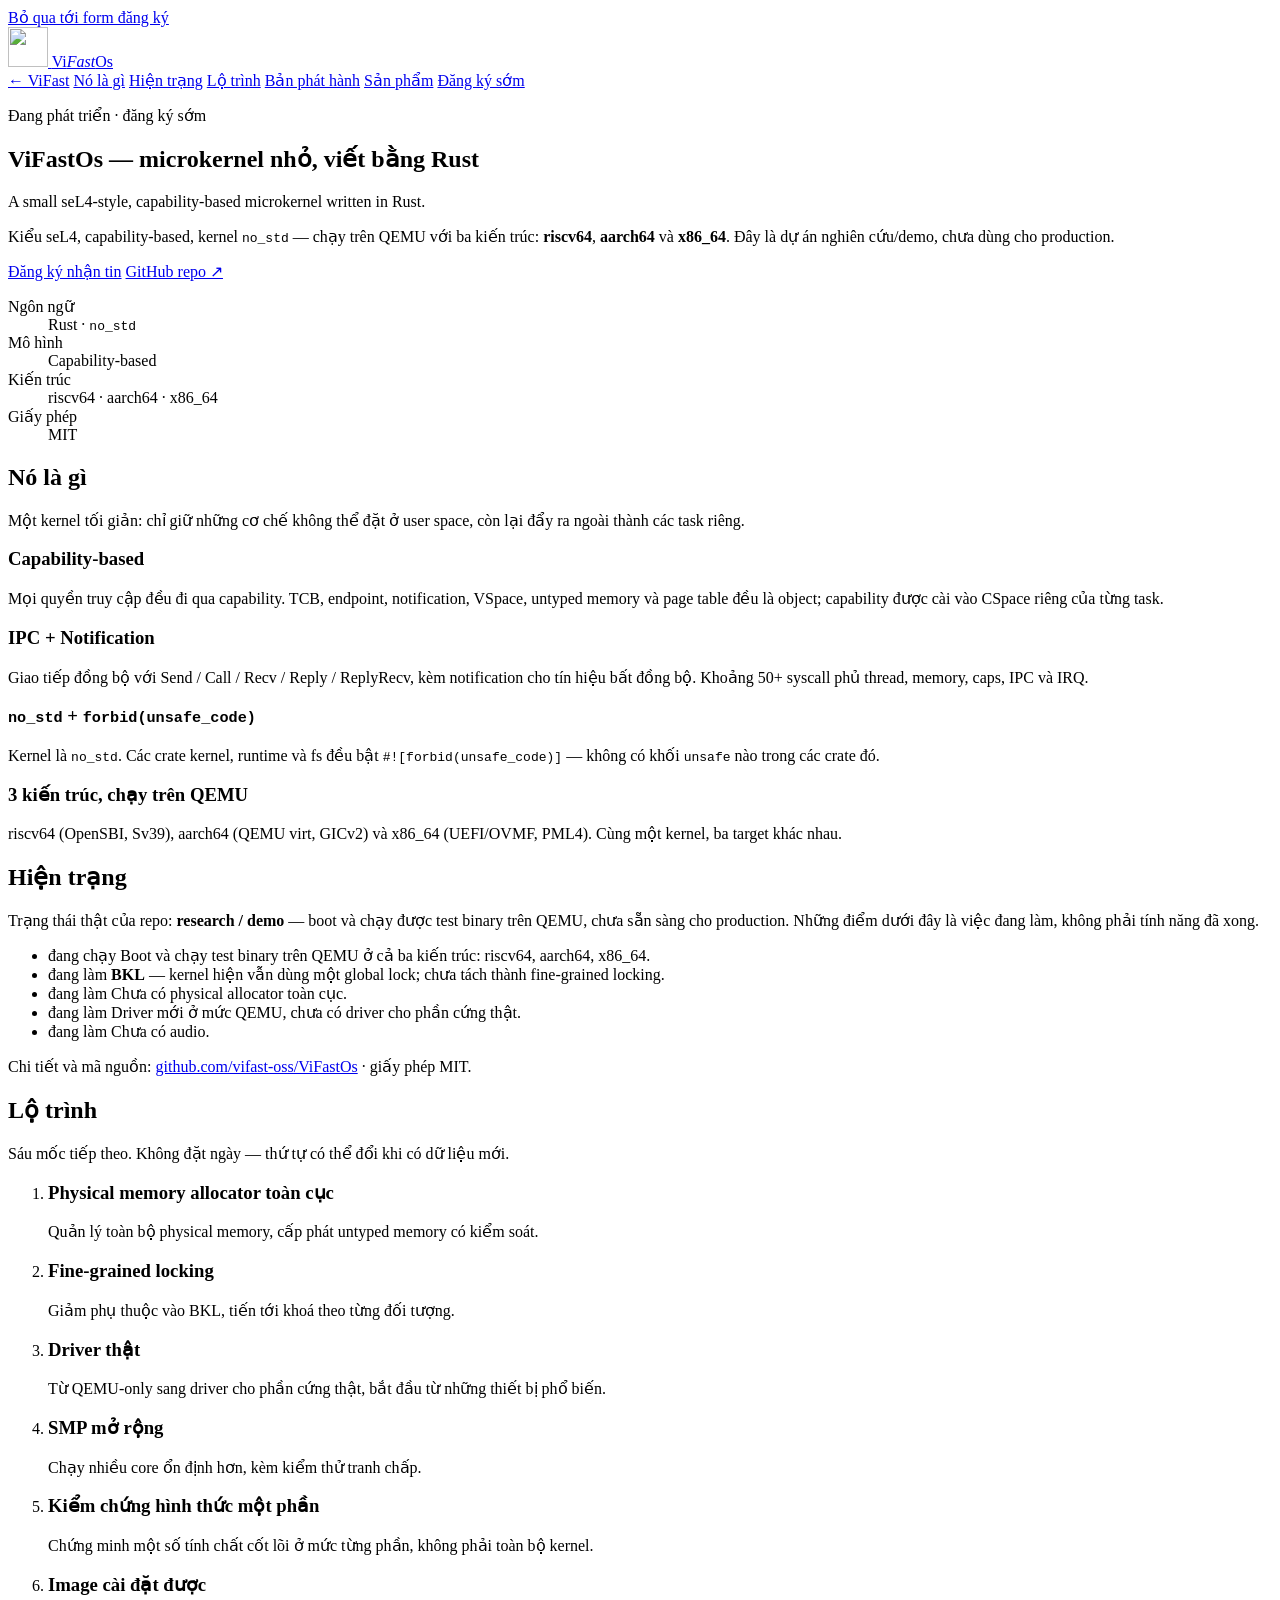
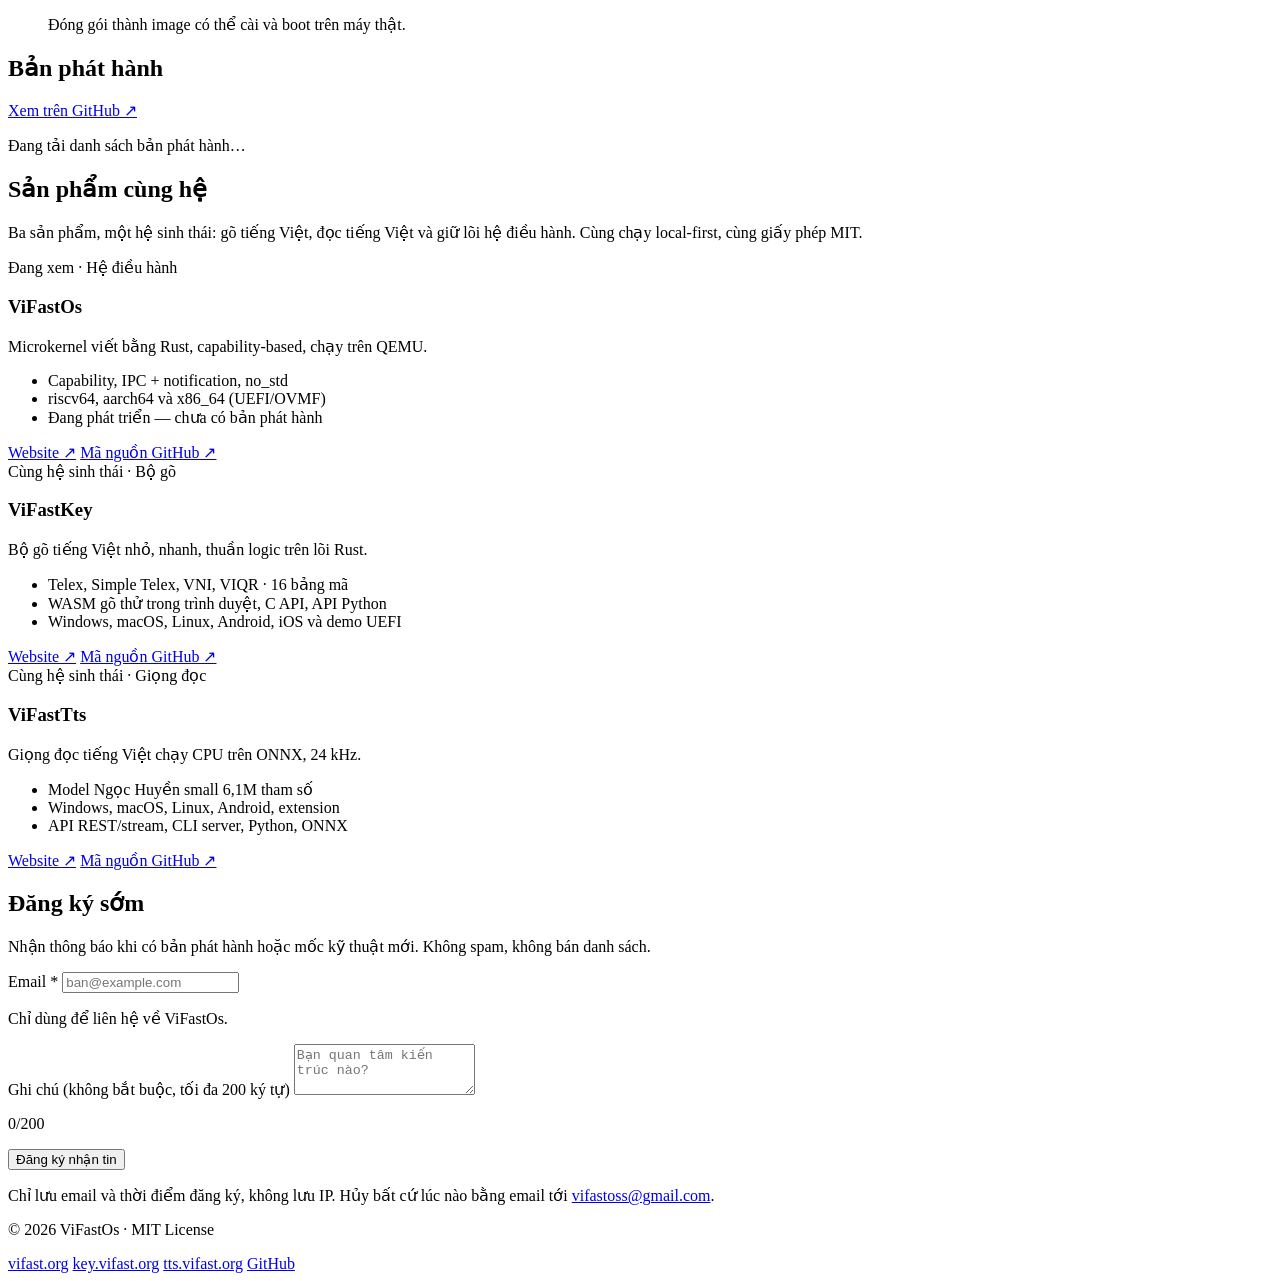
==== deploy/vifastos_web/static/index.html @ c1421f8c "seo: anh OG 1200x630 rieng cho os.vifast.org + meta day du" ====
<!DOCTYPE html>
<html lang="vi">
<head>
  <meta charset="utf-8">
  <meta name="viewport" content="width=device-width, initial-scale=1">
  <title>ViFastOs — microkernel nhỏ, viết bằng Rust</title>
  <meta name="description" content="ViFastOs là microkernel kiểu seL4, capability-based, viết bằng Rust (no_std). Chạy trên QEMU với riscv64, aarch64 và x86_64. Đang ở giai đoạn nghiên cứu/demo.">
  <meta name="color-scheme" content="light">
  <meta property="og:title" content="ViFastOs — microkernel nhỏ, viết bằng Rust">
  <meta property="og:description" content="seL4-style, capability-based, no_std. Chạy trên QEMU với riscv64 / aarch64 / x86_64.">
  <meta property="og:type" content="website">
  <link rel="icon" href="/static/brand/vifastos-icon.svg" type="image/svg+xml">
  <link rel="icon" type="image/png" sizes="32x32" href="/static/brand/vifastos-icon-32.png">
  <link rel="icon" type="image/png" sizes="16x16" href="/static/brand/vifastos-icon-16.png">
  <link rel="apple-touch-icon" href="/static/brand/vifastos-icon-180.png">
  <link rel="manifest" href="/static/brand/site.webmanifest">
  <meta property="og:site_name" content="ViFastOs">
  <meta property="og:url" content="https://os.vifast.org/">
  <meta property="og:image" content="https://os.vifast.org/static/brand/og-1200.png">
  <meta property="og:image:type" content="image/png">
  <meta property="og:image:width" content="1200">
  <meta property="og:image:height" content="630">
  <meta property="og:image:alt" content="ViFastOs — microkernel viết bằng Rust, capability-based">
  <meta name="twitter:card" content="summary_large_image">
  <meta name="twitter:title" content="ViFastOs — microkernel nhỏ, viết bằng Rust">
  <meta name="twitter:description" content="seL4-style, capability-based, no_std. Chạy trên QEMU với riscv64 / aarch64 / x86_64.">
  <meta name="twitter:image" content="https://os.vifast.org/static/brand/og-1200.png">
  <link rel="stylesheet" href="/static/styles.css">
</head>
<body>
  <div class="topline" aria-hidden="true"></div>
  <a class="skip-link" href="#dang-ky">Bỏ qua tới form đăng ký</a>

  <header class="site-header">
    <div class="wrap header-inner">
      <a class="brand" href="/">
        <img class="brand-mark" src="/static/brand/vifastos-icon.svg" alt="" width="40" height="40">
        <span class="brand-word"><span class="red">Vi</span><em>Fast</em><span class="red">Os</span></span>
      </a>
      <nav class="site-nav" aria-label="Điều hướng chính">
      <a class="nav-home" href="https://vifast.org" title="Về vifast.org">← ViFast</a>
        <a href="#la-gi">Nó là gì</a>
        <a href="#hien-trang">Hiện trạng</a>
        <a href="#lo-trinh">Lộ trình</a>
        <a href="#ban-phat-hanh">Bản phát hành</a>
        <a href="#san-pham">Sản phẩm</a>
        <a class="nav-cta" href="#dang-ky">Đăng ký sớm</a>
      </nav>
    </div>
  </header>

  <main id="top">
    <!-- 1. Hero -->
    <section class="hero">
      <div class="wrap hero-inner">
        <p class="badge">Đang phát triển · đăng ký sớm</p>
        <h1>ViFastOs — microkernel nhỏ, viết bằng Rust</h1>
        <p class="hero-en">A small seL4-style, capability-based microkernel written in Rust.</p>
        <p class="hero-lead">
          Kiểu seL4, capability-based, kernel <code>no_std</code> — chạy trên QEMU
          với ba kiến trúc: <strong>riscv64</strong>, <strong>aarch64</strong> và
          <strong>x86_64</strong>. Đây là dự án nghiên cứu/demo, chưa dùng cho
          production.
        </p>
        <div class="hero-actions">
          <a class="btn btn-primary" href="#dang-ky">Đăng ký nhận tin</a>
          <a class="btn btn-secondary" href="https://github.com/vifast-oss/ViFastOs"
             target="_blank" rel="noopener noreferrer">GitHub repo ↗</a>
        </div>
        <dl class="hero-facts">
          <div><dt>Ngôn ngữ</dt><dd>Rust · <code>no_std</code></dd></div>
          <div><dt>Mô hình</dt><dd>Capability-based</dd></div>
          <div><dt>Kiến trúc</dt><dd>riscv64 · aarch64 · x86_64</dd></div>
          <div><dt>Giấy phép</dt><dd>MIT</dd></div>
        </dl>
      </div>
    </section>

    <!-- 2. Nó là gì -->
    <section class="section" id="la-gi">
      <div class="wrap">
        <h2>Nó là gì</h2>
        <p class="section-lead">
          Một kernel tối giản: chỉ giữ những cơ chế không thể đặt ở user space,
          còn lại đẩy ra ngoài thành các task riêng.
        </p>
        <div class="cards">
          <article class="card">
            <h3>Capability-based</h3>
            <p>
              Mọi quyền truy cập đều đi qua capability. TCB, endpoint, notification,
              VSpace, untyped memory và page table đều là object; capability được
              cài vào CSpace riêng của từng task.
            </p>
          </article>
          <article class="card">
            <h3>IPC + Notification</h3>
            <p>
              Giao tiếp đồng bộ với Send / Call / Recv / Reply / ReplyRecv, kèm
              notification cho tín hiệu bất đồng bộ. Khoảng 50+ syscall phủ thread,
              memory, caps, IPC và IRQ.
            </p>
          </article>
          <article class="card">
            <h3><code>no_std</code> + <code>forbid(unsafe_code)</code></h3>
            <p>
              Kernel là <code>no_std</code>. Các crate kernel, runtime và fs đều bật
              <code>#![forbid(unsafe_code)]</code> — không có khối <code>unsafe</code>
              nào trong các crate đó.
            </p>
          </article>
          <article class="card">
            <h3>3 kiến trúc, chạy trên QEMU</h3>
            <p>
              riscv64 (OpenSBI, Sv39), aarch64 (QEMU virt, GICv2) và x86_64
              (UEFI/OVMF, PML4). Cùng một kernel, ba target khác nhau.
            </p>
          </article>
        </div>
      </div>
    </section>

    <!-- 3. Hiện trạng -->
    <section class="section section-alt" id="hien-trang">
      <div class="wrap">
        <h2>Hiện trạng</h2>
        <p class="section-lead">
          Trạng thái thật của repo: <strong>research / demo</strong> — boot và chạy
          được test binary trên QEMU, chưa sẵn sàng cho production. Những điểm dưới
          đây là việc đang làm, không phải tính năng đã xong.
        </p>
        <ul class="status-list">
          <li>
            <span class="status-tag status-done">đang chạy</span>
            Boot và chạy test binary trên QEMU ở cả ba kiến trúc: riscv64, aarch64, x86_64.
          </li>
          <li>
            <span class="status-tag status-wip">đang làm</span>
            <strong>BKL</strong> — kernel hiện vẫn dùng một global lock; chưa tách
            thành fine-grained locking.
          </li>
          <li>
            <span class="status-tag status-wip">đang làm</span>
            Chưa có physical allocator toàn cục.
          </li>
          <li>
            <span class="status-tag status-wip">đang làm</span>
            Driver mới ở mức QEMU, chưa có driver cho phần cứng thật.
          </li>
          <li>
            <span class="status-tag status-wip">đang làm</span>
            Chưa có audio.
          </li>
        </ul>
        <p class="note-inline">
          Chi tiết và mã nguồn:
          <a href="https://github.com/vifast-oss/ViFastOs" target="_blank"
             rel="noopener noreferrer">github.com/vifast-oss/ViFastOs</a>
          · giấy phép MIT.
        </p>
      </div>
    </section>

    <!-- 4. Lộ trình -->
    <section class="section" id="lo-trinh">
      <div class="wrap">
        <h2>Lộ trình</h2>
        <p class="section-lead">
          Sáu mốc tiếp theo. Không đặt ngày — thứ tự có thể đổi khi có dữ liệu mới.
        </p>
        <ol class="timeline">
          <li>
            <h3>Physical memory allocator toàn cục</h3>
            <p>Quản lý toàn bộ physical memory, cấp phát untyped memory có kiểm soát.</p>
          </li>
          <li>
            <h3>Fine-grained locking</h3>
            <p>Giảm phụ thuộc vào BKL, tiến tới khoá theo từng đối tượng.</p>
          </li>
          <li>
            <h3>Driver thật</h3>
            <p>Từ QEMU-only sang driver cho phần cứng thật, bắt đầu từ những thiết bị phổ biến.</p>
          </li>
          <li>
            <h3>SMP mở rộng</h3>
            <p>Chạy nhiều core ổn định hơn, kèm kiểm thử tranh chấp.</p>
          </li>
          <li>
            <h3>Kiểm chứng hình thức một phần</h3>
            <p>Chứng minh một số tính chất cốt lõi ở mức từng phần, không phải toàn bộ kernel.</p>
          </li>
          <li>
            <h3>Image cài đặt được</h3>
            <p>Đóng gói thành image có thể cài và boot trên máy thật.</p>
          </li>
        </ol>
      </div>
    </section>

    <!-- 5. Bản phát hành -->
    <section class="section section-alt" id="ban-phat-hanh">
      <div class="wrap">
        <div class="section-head">
          <h2>Bản phát hành</h2>
          <a class="link-muted" href="https://github.com/vifast-oss/ViFastOs/releases"
             target="_blank" rel="noopener noreferrer">Xem trên GitHub ↗</a>
        </div>
        <div id="releases" class="releases" aria-busy="true">
          <div class="release-skeleton" aria-hidden="true">
            <div class="skel skel-title"></div>
            <div class="skel skel-line"></div>
            <div class="skel skel-line skel-line-short"></div>
          </div>
          <div class="release-skeleton" aria-hidden="true">
            <div class="skel skel-title"></div>
            <div class="skel skel-line"></div>
          </div>
          <p class="sr-only" role="status" aria-live="polite">Đang tải danh sách bản phát hành…</p>
        </div>
      </div>
    </section>

    <!-- 6. Sản phẩm cùng hệ -->
    <section class="section" id="san-pham">
      <div class="wrap">
        <h2>Sản phẩm cùng hệ</h2>
        <p class="section-lead">Ba sản phẩm, một hệ sinh thái: gõ tiếng Việt, đọc tiếng Việt và giữ lõi hệ điều hành. Cùng chạy local-first, cùng giấy phép MIT.</p>
        <div class="prod-grid">
          <article class="prod-card current">
            <span class="prod-tag">Đang xem · Hệ điều hành</span>
            <h3>ViFastOs</h3>
            <p>Microkernel viết bằng Rust, capability-based, chạy trên QEMU.</p>
            <ul>
            <li>Capability, IPC + notification, no_std</li>
            <li>riscv64, aarch64 và x86_64 (UEFI/OVMF)</li>
            <li>Đang phát triển — chưa có bản phát hành</li>
            </ul>
            <div class="prod-actions">
              <a class="prod-btn" href="https://os.vifast.org/" target="_blank" rel="noopener">Website ↗</a>
              <a class="prod-link" href="https://github.com/vifast-oss/ViFastOs" target="_blank" rel="noopener">Mã nguồn GitHub ↗</a>
            </div>
          </article>
          <article class="prod-card">
            <span class="prod-tag">Cùng hệ sinh thái · Bộ gõ</span>
            <h3>ViFastKey</h3>
            <p>Bộ gõ tiếng Việt nhỏ, nhanh, thuần logic trên lõi Rust.</p>
            <ul>
            <li>Telex, Simple Telex, VNI, VIQR · 16 bảng mã</li>
            <li>WASM gõ thử trong trình duyệt, C API, API Python</li>
            <li>Windows, macOS, Linux, Android, iOS và demo UEFI</li>
            </ul>
            <div class="prod-actions">
              <a class="prod-btn" href="https://key.vifast.org/" target="_blank" rel="noopener">Website ↗</a>
              <a class="prod-link" href="https://github.com/vifast-oss/ViFastKey" target="_blank" rel="noopener">Mã nguồn GitHub ↗</a>
            </div>
          </article>
          <article class="prod-card">
            <span class="prod-tag">Cùng hệ sinh thái · Giọng đọc</span>
            <h3>ViFastTts</h3>
            <p>Giọng đọc tiếng Việt chạy CPU trên ONNX, 24 kHz.</p>
            <ul>
            <li>Model Ngọc Huyền small 6,1M tham số</li>
            <li>Windows, macOS, Linux, Android, extension</li>
            <li>API REST/stream, CLI server, Python, ONNX</li>
            </ul>
            <div class="prod-actions">
              <a class="prod-btn" href="https://tts.vifast.org/" target="_blank" rel="noopener">Website ↗</a>
              <a class="prod-link" href="https://github.com/vifast-oss/ViFastTts" target="_blank" rel="noopener">Mã nguồn GitHub ↗</a>
            </div>
          </article>
        </div>
      </div>
    </section>

    <!-- 7. Đăng ký sớm -->
    <section class="section" id="dang-ky">
      <div class="wrap narrow">
        <h2>Đăng ký sớm</h2>
        <p class="section-lead">
          Nhận thông báo khi có bản phát hành hoặc mốc kỹ thuật mới. Không spam,
          không bán danh sách.
        </p>

        <form id="signup-form" class="signup-form" novalidate>
          <div class="field">
            <label for="email">Email <span class="req" aria-hidden="true">*</span></label>
            <input id="email" name="email" type="email" inputmode="email"
                   autocomplete="email" required maxlength="254"
                   aria-describedby="email-hint" placeholder="ban@example.com">
            <p class="hint" id="email-hint">Chỉ dùng để liên hệ về ViFastOs.</p>
          </div>

          <div class="field">
            <label for="note">Ghi chú <span class="optional">(không bắt buộc, tối đa 200 ký tự)</span></label>
            <textarea id="note" name="note" rows="3" maxlength="200"
                      aria-describedby="note-counter" placeholder="Bạn quan tâm kiến trúc nào?"></textarea>
            <p class="hint" id="note-counter"><span id="note-count">0</span>/200</p>
          </div>

          <button class="btn btn-primary btn-block" type="submit" id="submit-btn">
            Đăng ký nhận tin
          </button>

          <p class="form-status" id="form-status" role="status" aria-live="polite"></p>
        </form>

        <p class="stats-line" id="stats-line" hidden>
          Đã có <strong id="stats-total">0</strong> người đăng ký sớm.
        </p>

        <p class="privacy">
          Chỉ lưu email và thời điểm đăng ký, không lưu IP. Hủy bất cứ lúc nào bằng
          email tới <a href="mailto:vifastoss@gmail.com">vifastoss@gmail.com</a>.
        </p>
      </div>
    </section>
  </main>

  <!-- 7. Footer -->
  <footer class="site-footer">
    <div class="wrap footer-inner">
      <p class="footer-copy">© 2026 ViFastOs · MIT License</p>
      <nav class="footer-nav" aria-label="Liên kết">
        <a href="https://vifast.org" target="_blank" rel="noopener noreferrer">vifast.org</a>
        <a href="https://key.vifast.org" target="_blank" rel="noopener noreferrer">key.vifast.org</a>
        <a href="https://tts.vifast.org" target="_blank" rel="noopener noreferrer">tts.vifast.org</a>
        <a href="https://github.com/vifast-oss/ViFastOs" target="_blank" rel="noopener noreferrer">GitHub</a>
      </nav>
    </div>
  </footer>

  <script src="/static/app.js" defer></script>
</body>
</html>
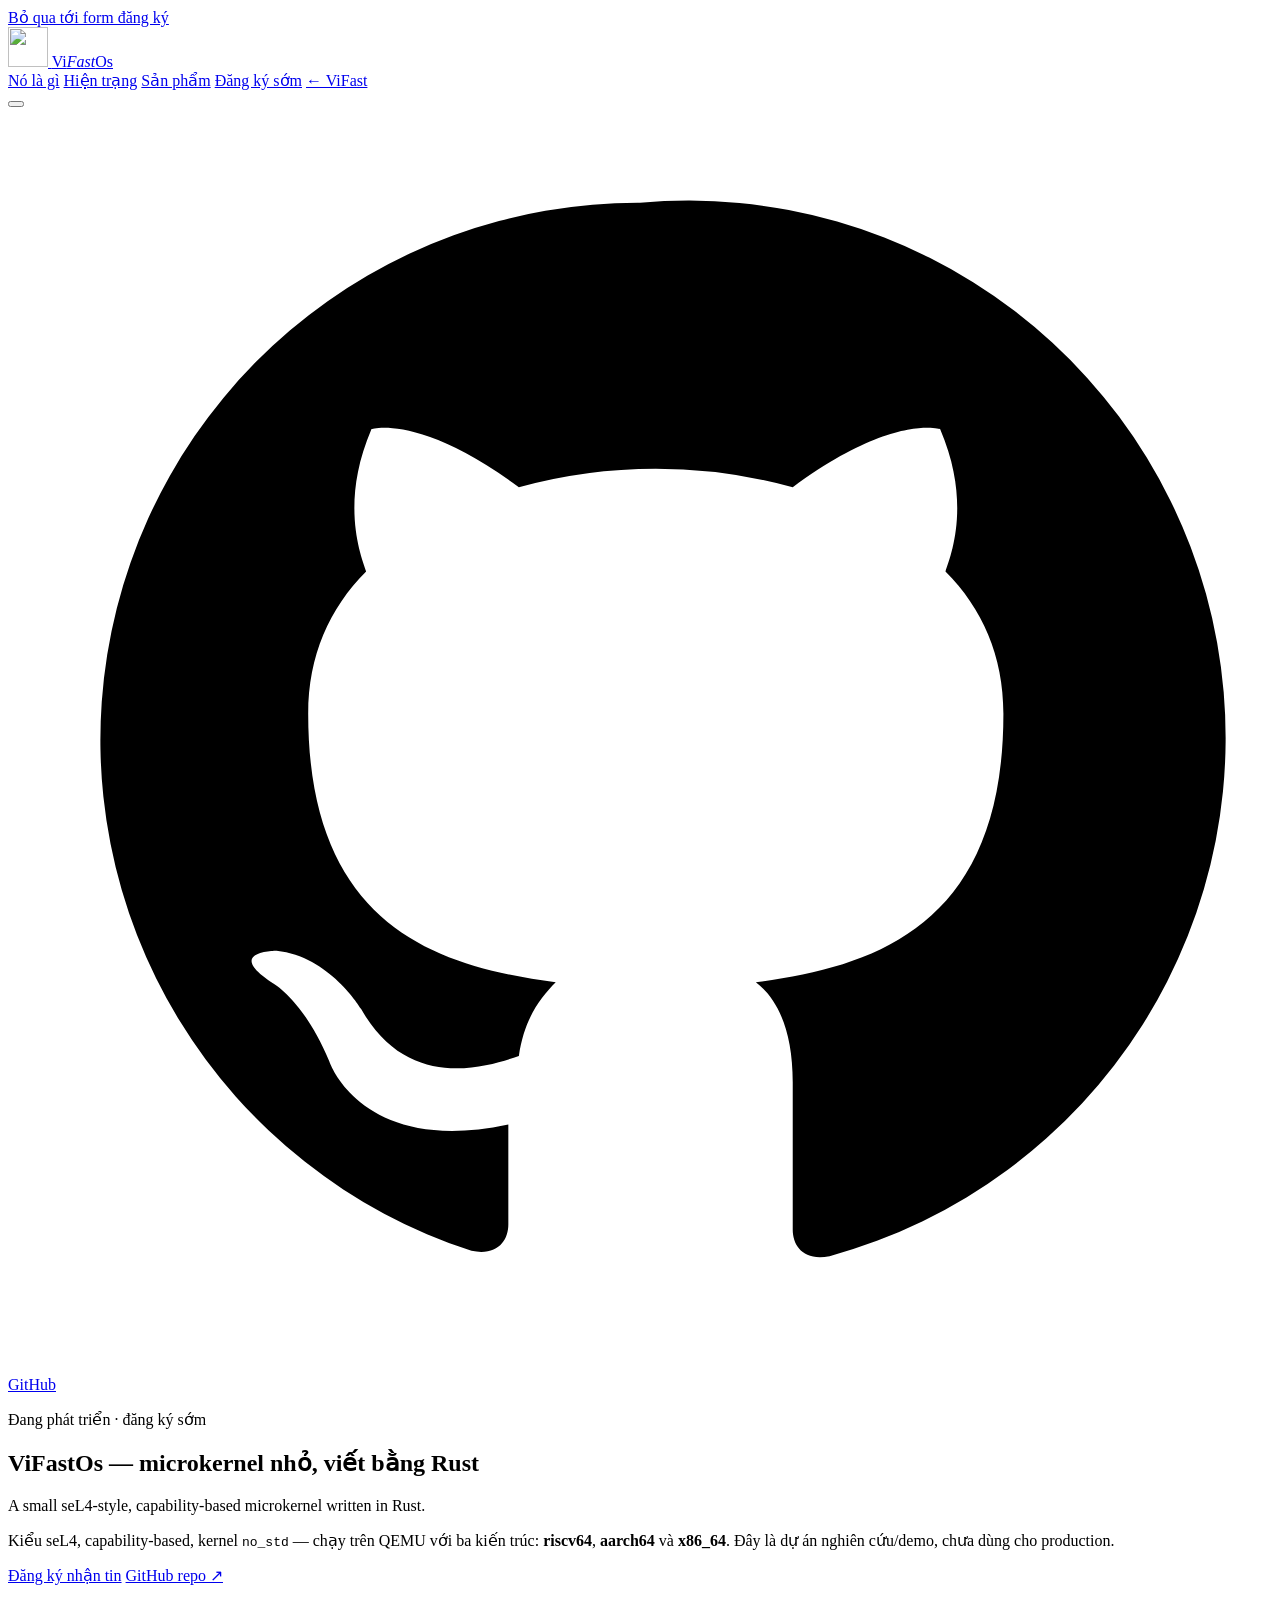
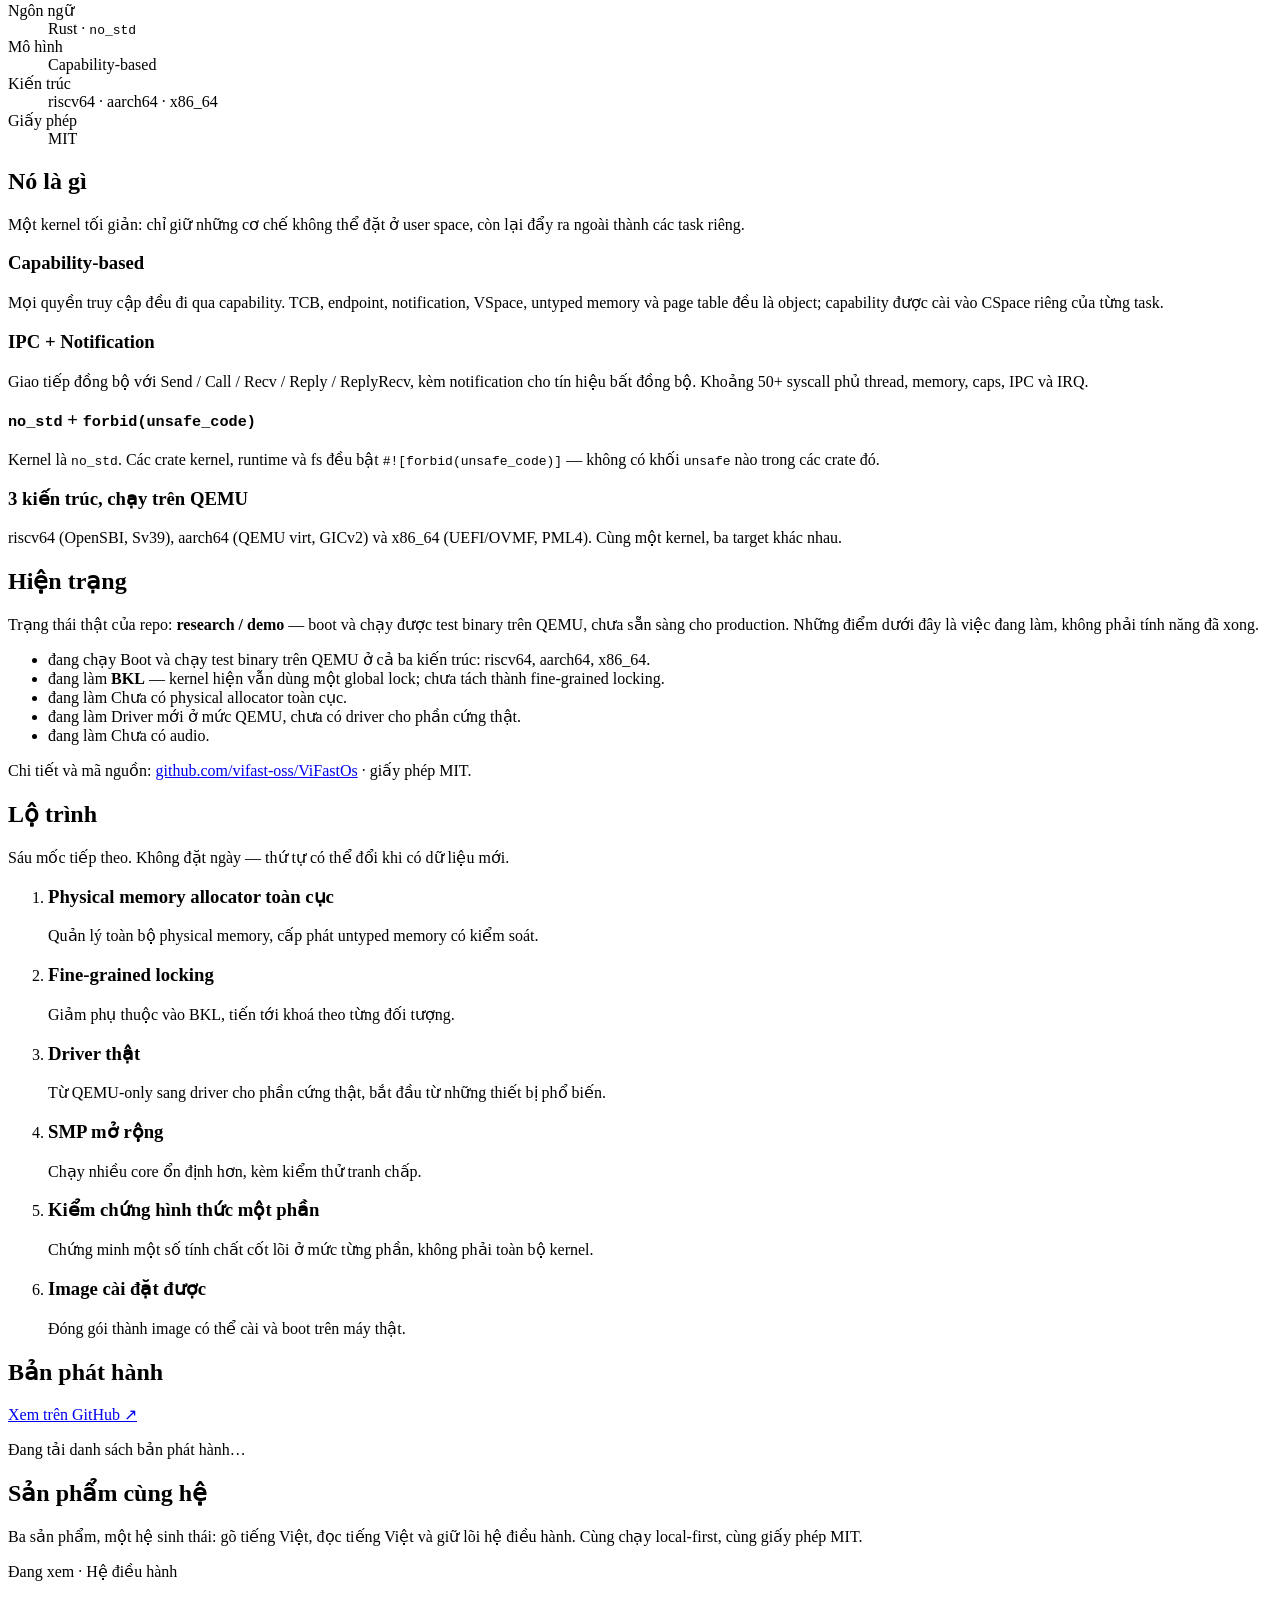
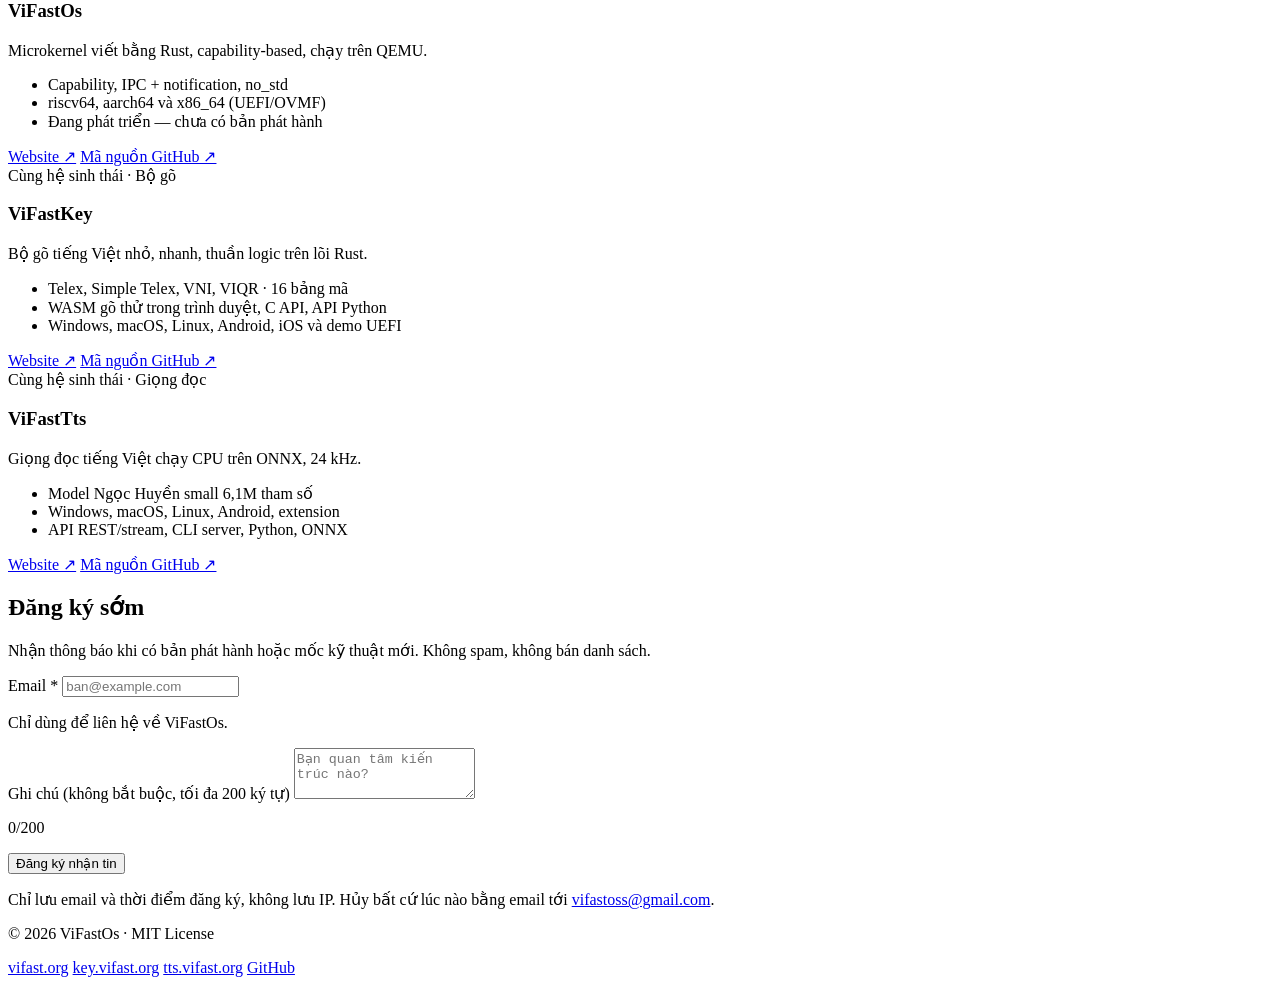
==== commit 98af3986: "ui: menu gon + hamburger mobile" ====
--- a/deploy/vifastos_web/static/index.html
+++ b/deploy/vifastos_web/static/index.html
@@ -37,15 +37,19 @@
         <img class="brand-mark" src="/static/brand/vifastos-icon.svg" alt="" width="40" height="40">
         <span class="brand-word"><span class="red">Vi</span><em>Fast</em><span class="red">Os</span></span>
       </a>
-      <nav class="site-nav" aria-label="Điều hướng chính">
-      <a class="nav-home" href="https://vifast.org" title="Về vifast.org">← ViFast</a>
+      <nav class="site-nav" id="site-nav" aria-label="Điều hướng chính">
         <a href="#la-gi">Nó là gì</a>
         <a href="#hien-trang">Hiện trạng</a>
-        <a href="#lo-trinh">Lộ trình</a>
-        <a href="#ban-phat-hanh">Bản phát hành</a>
         <a href="#san-pham">Sản phẩm</a>
         <a class="nav-cta" href="#dang-ky">Đăng ký sớm</a>
+        <a class="nav-home" href="https://vifast.org" title="Về vifast.org">← ViFast</a>
       </nav>
+      <button class="nav-toggle" type="button" aria-expanded="false" aria-controls="site-nav" aria-label="Mở menu">
+        <span class="nav-toggle__bars" aria-hidden="true"></span>
+      </button>
+      <a class="ghost-btn" href="https://github.com/vifast-oss/ViFastOs" target="_blank" rel="noopener noreferrer">
+        <svg class="gh-ico" viewBox="0 0 24 24" aria-hidden="true" focusable="false"><path d="M12 1.8a10.2 10.2 0 0 0-3.2 19.9c.5.1.7-.2.7-.5v-1.9c-2.8.6-3.4-1.2-3.4-1.2-.5-1.2-1.1-1.5-1.1-1.5-.9-.6.1-.6.1-.6 1 .1 1.6 1.1 1.6 1.1.9 1.6 2.4 1.1 3 .9.1-.7.4-1.1.7-1.4-2.3-.3-4.7-1.1-4.7-5.1 0-1.1.4-2 1.1-2.7-.1-.3-.5-1.3.1-2.7 0 0 .9-.3 2.8 1.1a9.8 9.8 0 0 1 5.2 0c1.9-1.4 2.8-1.1 2.8-1.1.6 1.4.2 2.4.1 2.7.7.7 1.1 1.6 1.1 2.7 0 4-2.4 4.8-4.7 5.1.4.3.7.9.7 1.9v2.8c0 .3.2.6.7.5A10.2 10.2 0 0 0 12 1.8z"/></svg> GitHub
+      </a>
     </div>
   </header>
 
@@ -330,5 +334,14 @@
   </footer>
 
   <script src="/static/app.js" defer></script>
+<script>
+(function(){var b=document.querySelector('.nav-toggle'),n=document.getElementById('site-nav');
+if(!b||!n)return;
+function s(o){n.classList.toggle('is-open',o);b.setAttribute('aria-expanded',o?'true':'false');b.setAttribute('aria-label',o?'Đóng menu':'Mở menu');}
+b.addEventListener('click',function(){s(!n.classList.contains('is-open'));});
+n.addEventListener('click',function(e){if(e.target.closest('a'))s(false);});
+document.addEventListener('keydown',function(e){if(e.key==='Escape')s(false);});
+window.addEventListener('resize',function(){if(window.innerWidth>780)s(false);});})();
+</script>
 </body>
 </html>
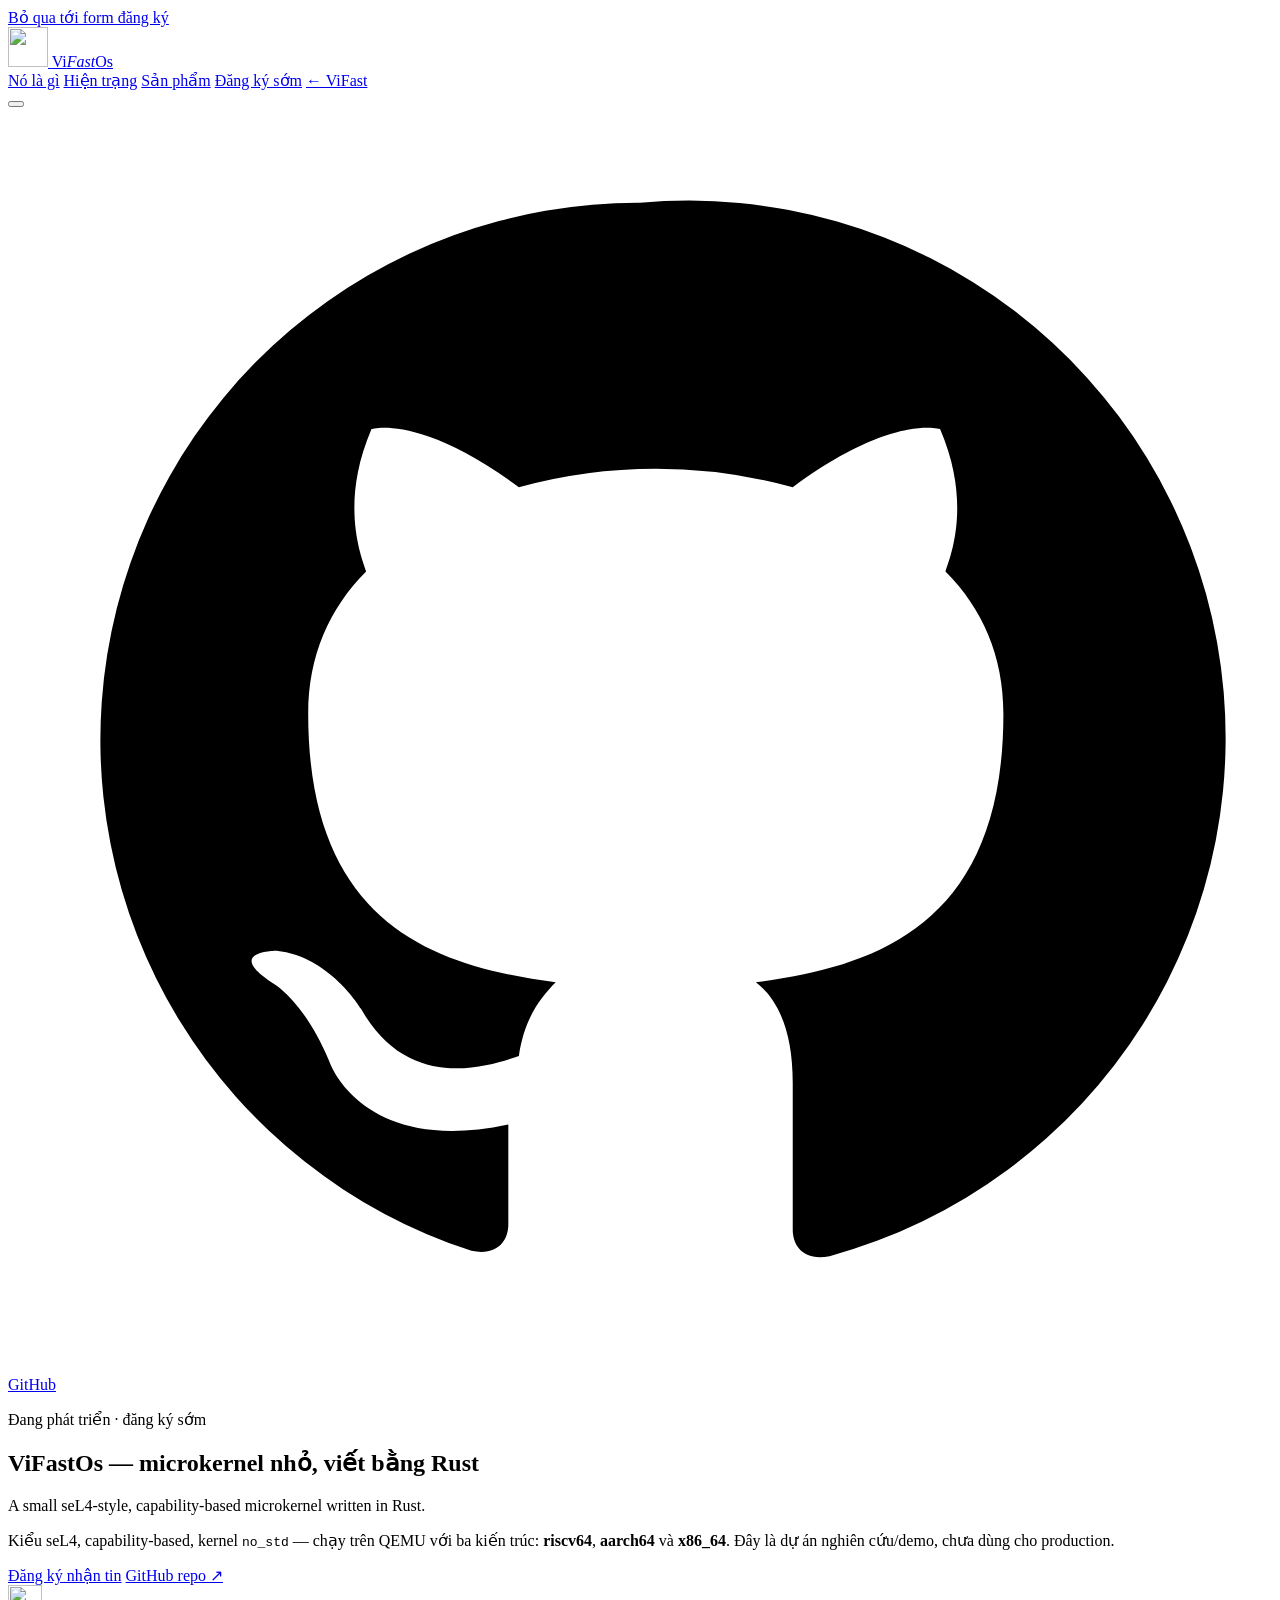
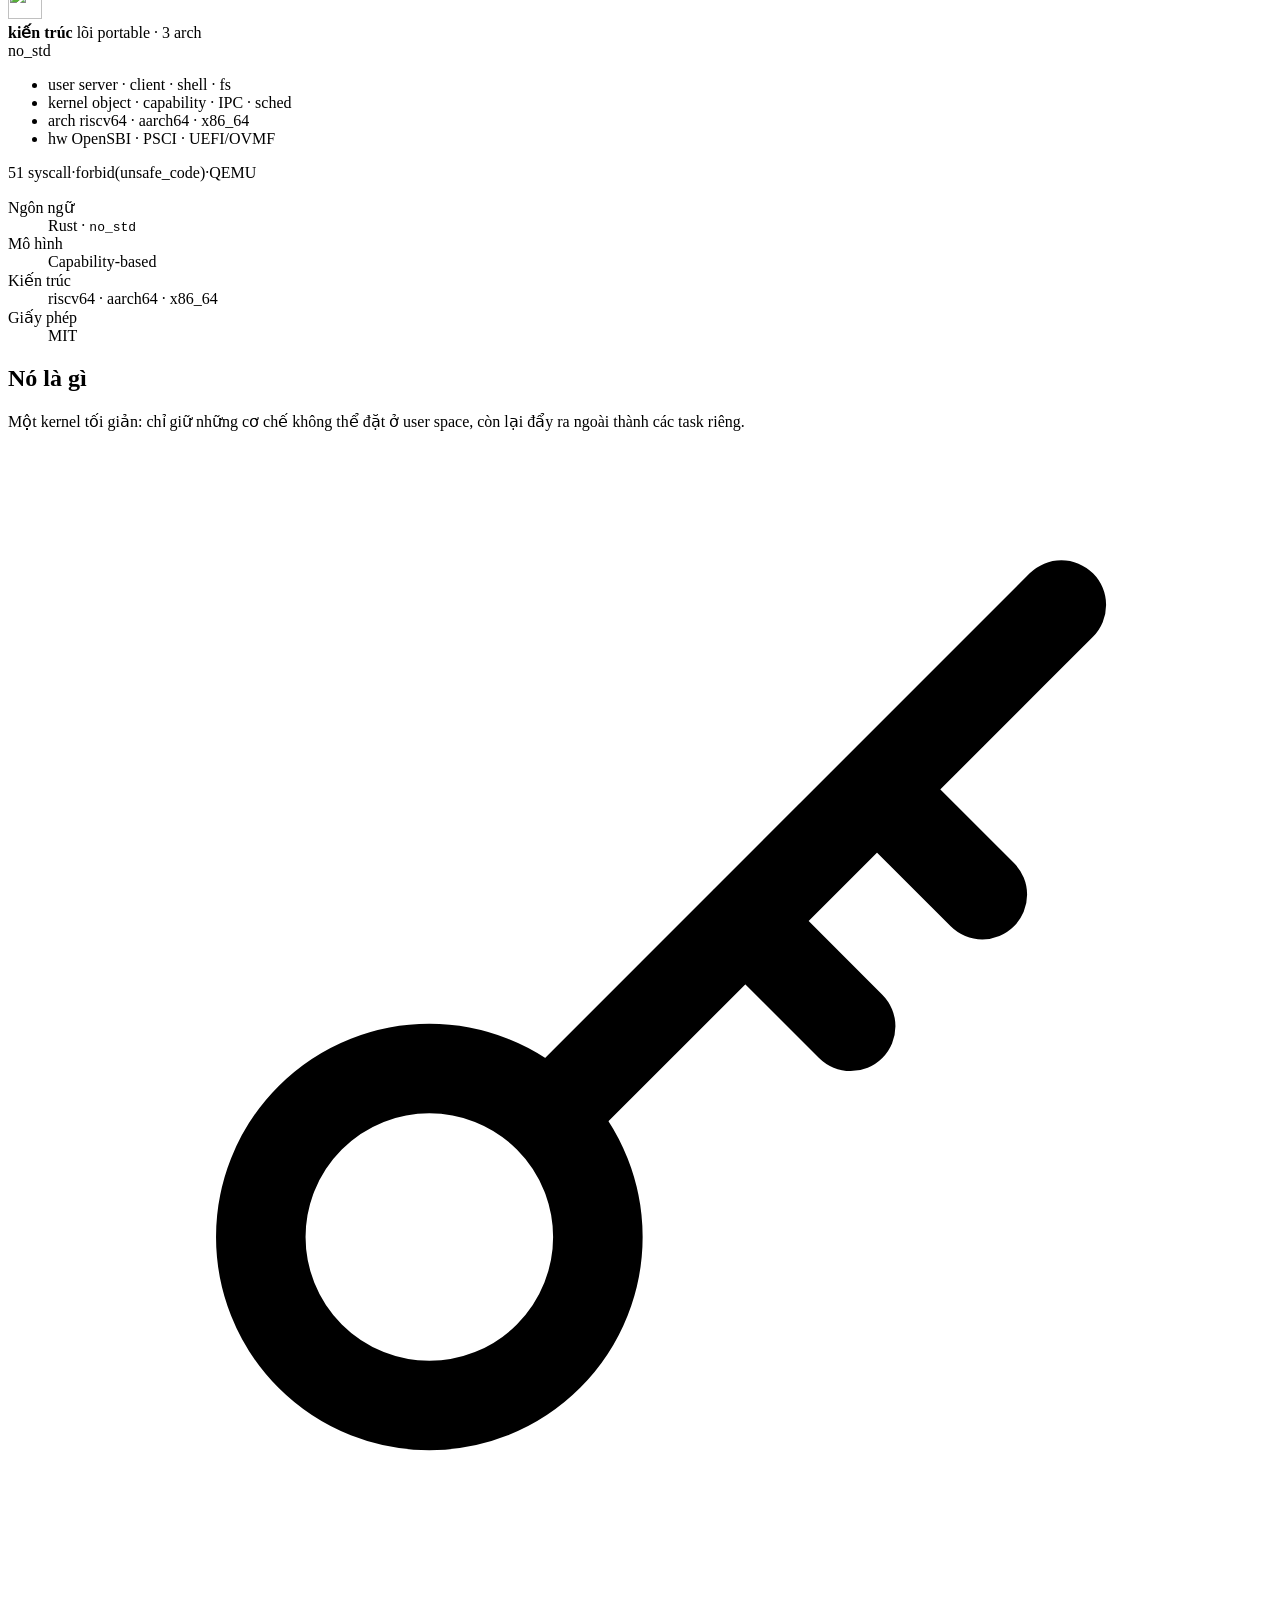
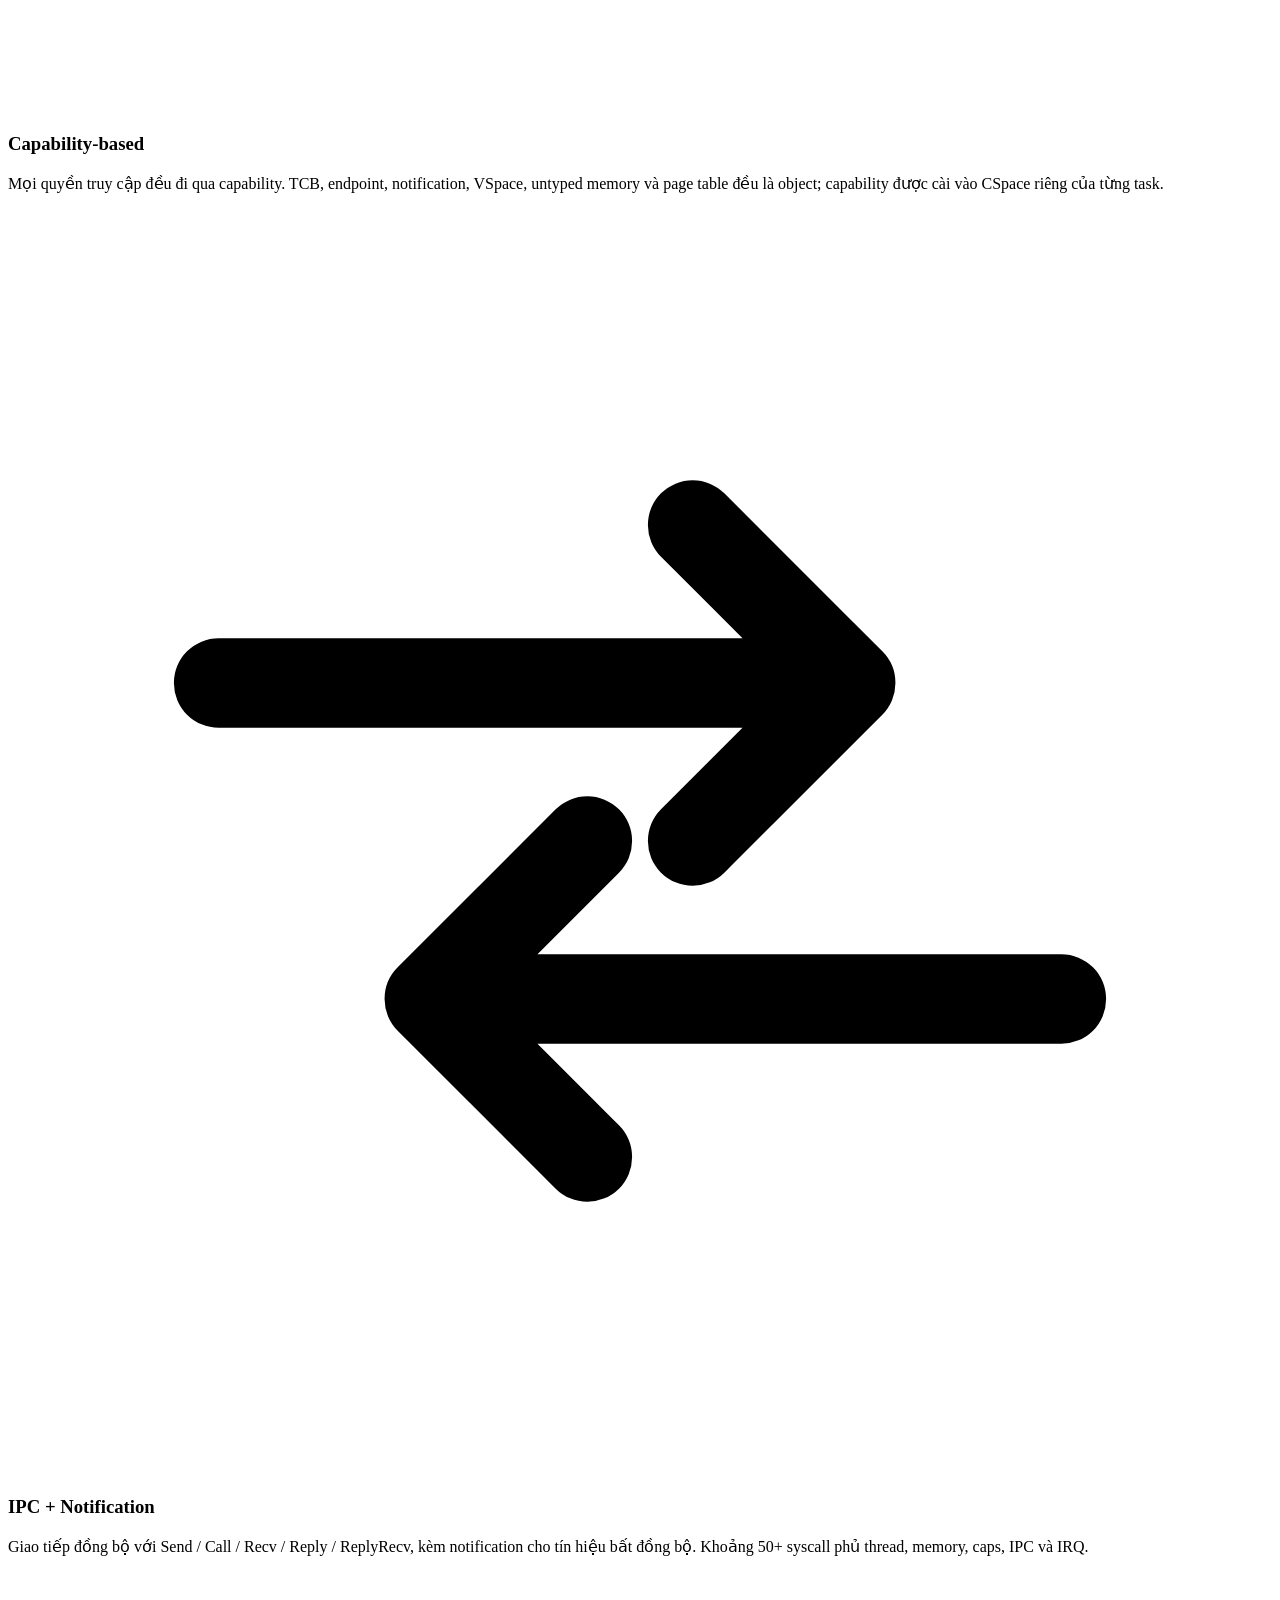
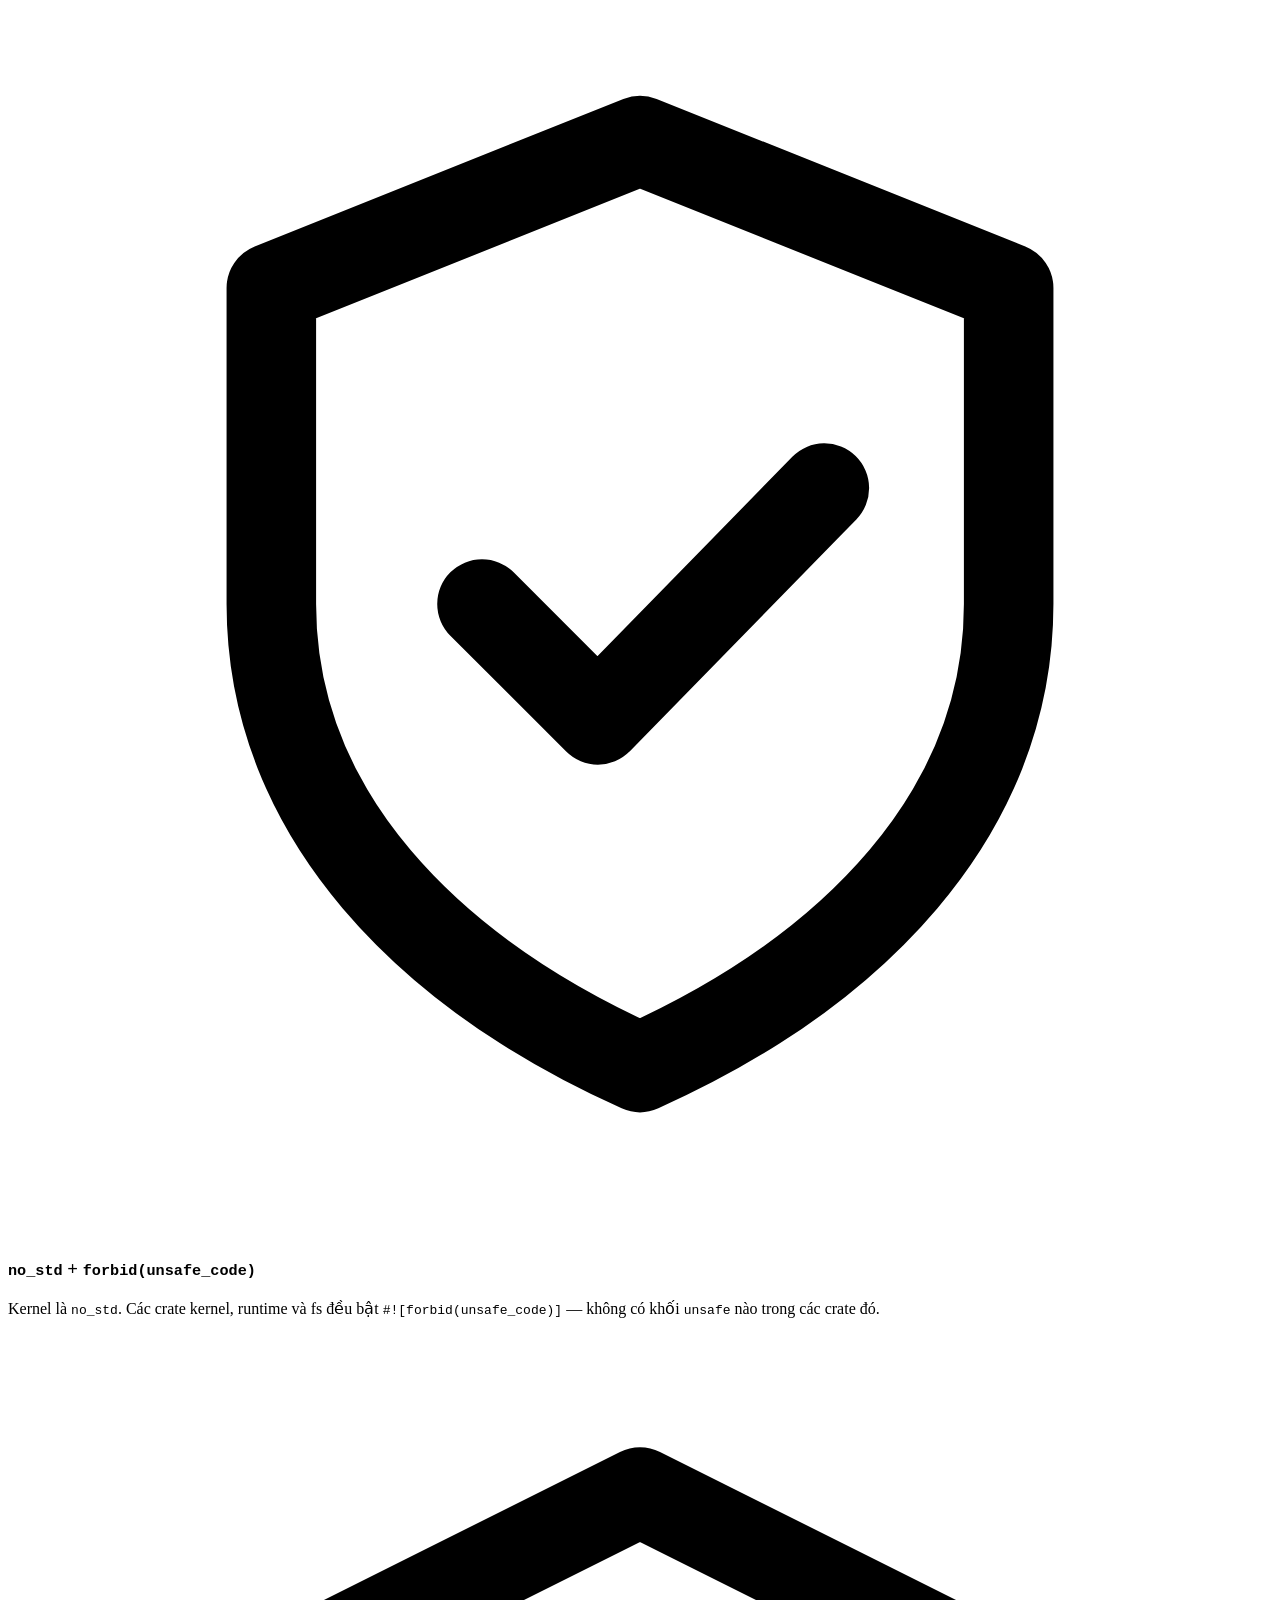
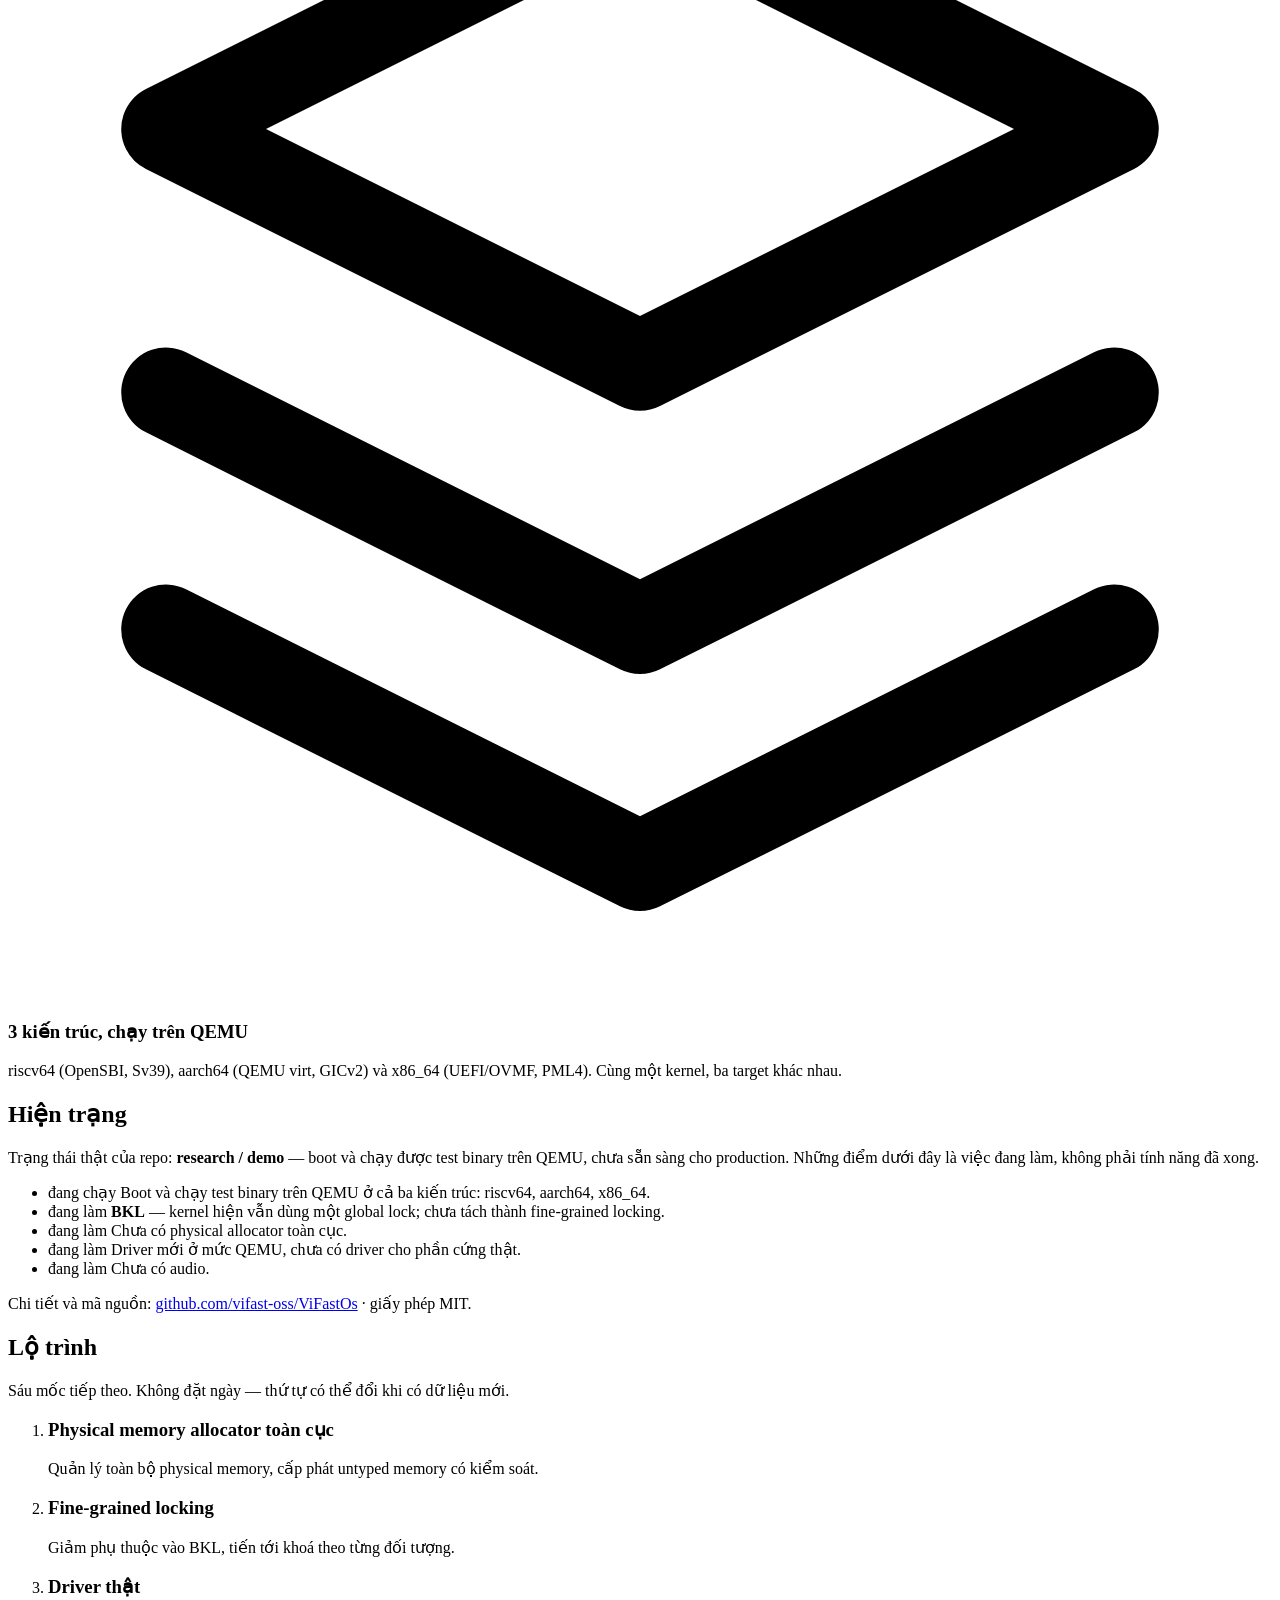
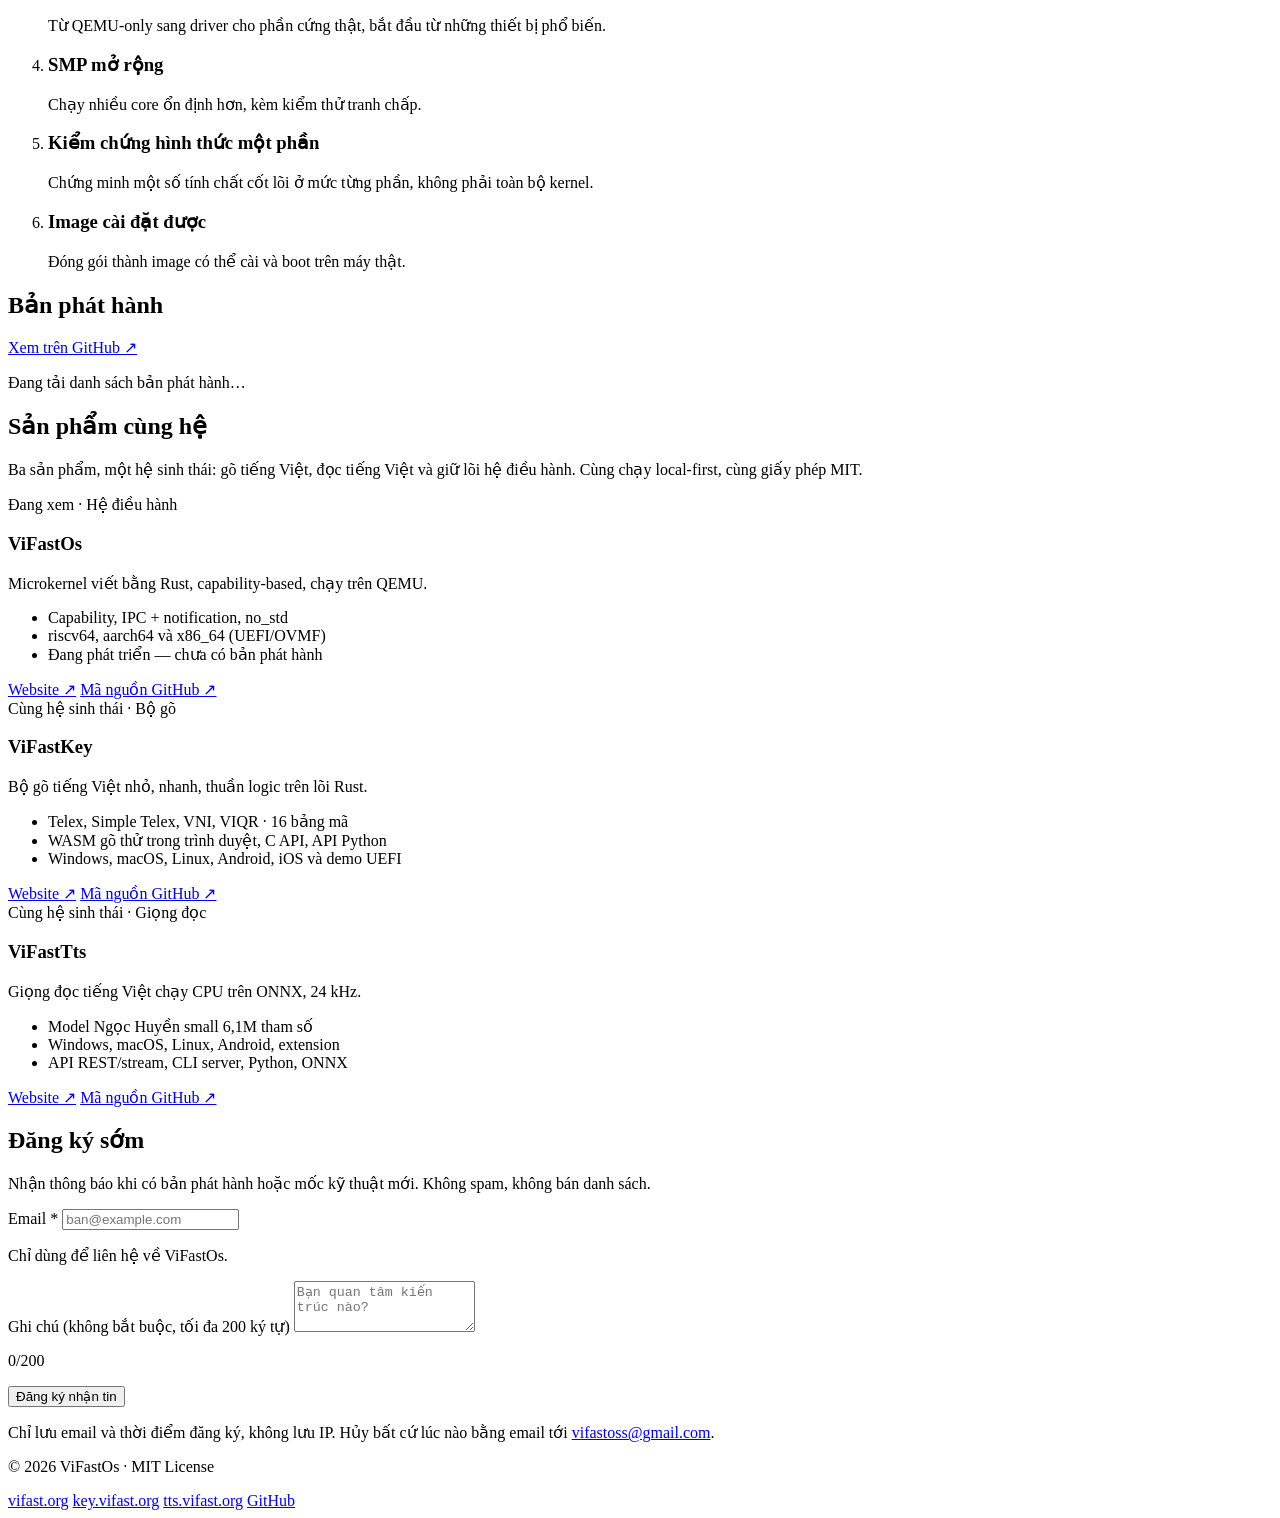
==== commit 8e37a415: "web: trang os day hon (hero co so do kien truc, icon, lo trinh luoi); README them logo" ====
--- a/deploy/vifastos_web/static/index.html
+++ b/deploy/vifastos_web/static/index.html
@@ -25,7 +25,7 @@
   <meta name="twitter:title" content="ViFastOs — microkernel nhỏ, viết bằng Rust">
   <meta name="twitter:description" content="seL4-style, capability-based, no_std. Chạy trên QEMU với riscv64 / aarch64 / x86_64.">
   <meta name="twitter:image" content="https://os.vifast.org/static/brand/og-1200.png">
-  <link rel="stylesheet" href="/static/styles.css">
+  <link rel="stylesheet" href="/static/styles.css?v=20261108c">
 </head>
 <body>
   <div class="topline" aria-hidden="true"></div>
@@ -33,7 +33,7 @@
 
   <header class="site-header">
     <div class="wrap header-inner">
-      <a class="brand" href="/">
+      <a class="brand" href="/" rel="noopener noreferrer" target="_blank">
         <img class="brand-mark" src="/static/brand/vifastos-icon.svg" alt="" width="40" height="40">
         <span class="brand-word"><span class="red">Vi</span><em>Fast</em><span class="red">Os</span></span>
       </a>
@@ -42,7 +42,7 @@
         <a href="#hien-trang">Hiện trạng</a>
         <a href="#san-pham">Sản phẩm</a>
         <a class="nav-cta" href="#dang-ky">Đăng ký sớm</a>
-        <a class="nav-home" href="https://vifast.org" title="Về vifast.org">← ViFast</a>
+        <a class="nav-home" href="https://vifast.org" title="Về vifast.org" rel="noopener noreferrer" target="_blank">← ViFast</a>
       </nav>
       <button class="nav-toggle" type="button" aria-expanded="false" aria-controls="site-nav" aria-label="Mở menu">
         <span class="nav-toggle__bars" aria-hidden="true"></span>
@@ -57,20 +57,53 @@
     <!-- 1. Hero -->
     <section class="hero">
       <div class="wrap hero-inner">
-        <p class="badge">Đang phát triển · đăng ký sớm</p>
-        <h1>ViFastOs — microkernel nhỏ, viết bằng Rust</h1>
-        <p class="hero-en">A small seL4-style, capability-based microkernel written in Rust.</p>
-        <p class="hero-lead">
-          Kiểu seL4, capability-based, kernel <code>no_std</code> — chạy trên QEMU
-          với ba kiến trúc: <strong>riscv64</strong>, <strong>aarch64</strong> và
-          <strong>x86_64</strong>. Đây là dự án nghiên cứu/demo, chưa dùng cho
-          production.
-        </p>
-        <div class="hero-actions">
-          <a class="btn btn-primary" href="#dang-ky">Đăng ký nhận tin</a>
-          <a class="btn btn-secondary" href="https://github.com/vifast-oss/ViFastOs"
-             target="_blank" rel="noopener noreferrer">GitHub repo ↗</a>
-        </div>
+        <div class="hero-copy">
+          <p class="badge">Đang phát triển · đăng ký sớm</p>
+          <h1>ViFastOs — microkernel nhỏ, viết bằng Rust</h1>
+          <p class="hero-en">A small seL4-style, capability-based microkernel written in Rust.</p>
+          <p class="hero-lead">
+            Kiểu seL4, capability-based, kernel <code>no_std</code> — chạy trên QEMU
+            với ba kiến trúc: <strong>riscv64</strong>, <strong>aarch64</strong> và
+            <strong>x86_64</strong>. Đây là dự án nghiên cứu/demo, chưa dùng cho
+            production.
+          </p>
+          <div class="hero-actions">
+            <a class="btn btn-primary" href="#dang-ky">Đăng ký nhận tin</a>
+            <a class="btn btn-secondary" href="https://github.com/vifast-oss/ViFastOs"
+               target="_blank" rel="noopener noreferrer">GitHub repo ↗</a>
+          </div>
+        </div>
+
+        <aside class="arch" aria-label="Kiến trúc kernel ViFastOs">
+          <div class="arch__head">
+            <img src="/static/brand/vifastos-icon-192.png" alt="" width="34" height="34" loading="lazy">
+            <div class="arch__title">
+              <strong>kiến trúc</strong>
+              <span>lõi portable · 3 arch</span>
+            </div>
+            <span class="arch__chip">no_std</span>
+          </div>
+          <ul class="arch__rows">
+            <li>
+              <span class="arch__k">user</span>
+              <span class="arch__v">server · client · shell · fs</span>
+            </li>
+            <li class="is-core">
+              <span class="arch__k">kernel</span>
+              <span class="arch__v">object · capability · IPC · sched</span>
+            </li>
+            <li>
+              <span class="arch__k">arch</span>
+              <span class="arch__v">riscv64 · aarch64 · x86_64</span>
+            </li>
+            <li>
+              <span class="arch__k">hw</span>
+              <span class="arch__v">OpenSBI · PSCI · UEFI/OVMF</span>
+            </li>
+          </ul>
+          <p class="arch__foot"><span>51 syscall</span><span>·</span><span>forbid(unsafe_code)</span><span>·</span><span>QEMU</span></p>
+        </aside>
+
         <dl class="hero-facts">
           <div><dt>Ngôn ngữ</dt><dd>Rust · <code>no_std</code></dd></div>
           <div><dt>Mô hình</dt><dd>Capability-based</dd></div>
@@ -90,6 +123,7 @@
         </p>
         <div class="cards">
           <article class="card">
+            <span class="card__ico" aria-hidden="true"><svg viewBox="0 0 24 24" fill="none" stroke="currentColor" stroke-width="1.7" stroke-linecap="round" stroke-linejoin="round"><circle cx="8" cy="15" r="3.2"/><path d="M10.4 12.6 20 3M16.5 6.5l2 2M14 9l2 2"/></svg></span>
             <h3>Capability-based</h3>
             <p>
               Mọi quyền truy cập đều đi qua capability. TCB, endpoint, notification,
@@ -98,6 +132,7 @@
             </p>
           </article>
           <article class="card">
+            <span class="card__ico" aria-hidden="true"><svg viewBox="0 0 24 24" fill="none" stroke="currentColor" stroke-width="1.7" stroke-linecap="round" stroke-linejoin="round"><path d="M4 9h12l-3-3m3 3-3 3"/><path d="M20 15H8l3-3m-3 3 3 3"/></svg></span>
             <h3>IPC + Notification</h3>
             <p>
               Giao tiếp đồng bộ với Send / Call / Recv / Reply / ReplyRecv, kèm
@@ -106,6 +141,7 @@
             </p>
           </article>
           <article class="card">
+            <span class="card__ico" aria-hidden="true"><svg viewBox="0 0 24 24" fill="none" stroke="currentColor" stroke-width="1.7" stroke-linecap="round" stroke-linejoin="round"><path d="M12 3.2 19 6v6c0 4-3 7-7 8.8C8 19 5 16 5 12V6z"/><path d="m9 12 2.2 2.2L15.5 9.8"/></svg></span>
             <h3><code>no_std</code> + <code>forbid(unsafe_code)</code></h3>
             <p>
               Kernel là <code>no_std</code>. Các crate kernel, runtime và fs đều bật
@@ -114,6 +150,7 @@
             </p>
           </article>
           <article class="card">
+            <span class="card__ico" aria-hidden="true"><svg viewBox="0 0 24 24" fill="none" stroke="currentColor" stroke-width="1.7" stroke-linecap="round" stroke-linejoin="round"><path d="M12 3 3 7.5 12 12l9-4.5z"/><path d="M3 12.5 12 17l9-4.5"/><path d="M3 17 12 21.5 21 17"/></svg></span>
             <h3>3 kiến trúc, chạy trên QEMU</h3>
             <p>
               riscv64 (OpenSBI, Sv39), aarch64 (QEMU virt, GICv2) và x86_64
@@ -240,8 +277,8 @@
             <li>Đang phát triển — chưa có bản phát hành</li>
             </ul>
             <div class="prod-actions">
-              <a class="prod-btn" href="https://os.vifast.org/" target="_blank" rel="noopener">Website ↗</a>
-              <a class="prod-link" href="https://github.com/vifast-oss/ViFastOs" target="_blank" rel="noopener">Mã nguồn GitHub ↗</a>
+              <a class="prod-btn" href="https://os.vifast.org/" rel="noopener noreferrer" target="_blank">Website ↗</a>
+              <a class="prod-link" href="https://github.com/vifast-oss/ViFastOs" target="_blank" rel="noopener noreferrer">Mã nguồn GitHub ↗</a>
             </div>
           </article>
           <article class="prod-card">
@@ -254,8 +291,8 @@
             <li>Windows, macOS, Linux, Android, iOS và demo UEFI</li>
             </ul>
             <div class="prod-actions">
-              <a class="prod-btn" href="https://key.vifast.org/" target="_blank" rel="noopener">Website ↗</a>
-              <a class="prod-link" href="https://github.com/vifast-oss/ViFastKey" target="_blank" rel="noopener">Mã nguồn GitHub ↗</a>
+              <a class="prod-btn" href="https://key.vifast.org/" rel="noopener noreferrer" target="_blank">Website ↗</a>
+              <a class="prod-link" href="https://github.com/vifast-oss/ViFastKey" target="_blank" rel="noopener noreferrer">Mã nguồn GitHub ↗</a>
             </div>
           </article>
           <article class="prod-card">
@@ -268,8 +305,8 @@
             <li>API REST/stream, CLI server, Python, ONNX</li>
             </ul>
             <div class="prod-actions">
-              <a class="prod-btn" href="https://tts.vifast.org/" target="_blank" rel="noopener">Website ↗</a>
-              <a class="prod-link" href="https://github.com/vifast-oss/ViFastTts" target="_blank" rel="noopener">Mã nguồn GitHub ↗</a>
+              <a class="prod-btn" href="https://tts.vifast.org/" rel="noopener noreferrer" target="_blank">Website ↗</a>
+              <a class="prod-link" href="https://github.com/vifast-oss/ViFastTts" target="_blank" rel="noopener noreferrer">Mã nguồn GitHub ↗</a>
             </div>
           </article>
         </div>
@@ -325,23 +362,15 @@
     <div class="wrap footer-inner">
       <p class="footer-copy">© 2026 ViFastOs · MIT License</p>
       <nav class="footer-nav" aria-label="Liên kết">
-        <a href="https://vifast.org" target="_blank" rel="noopener noreferrer">vifast.org</a>
-        <a href="https://key.vifast.org" target="_blank" rel="noopener noreferrer">key.vifast.org</a>
-        <a href="https://tts.vifast.org" target="_blank" rel="noopener noreferrer">tts.vifast.org</a>
+        <a href="https://vifast.org" rel="noopener noreferrer" target="_blank">vifast.org</a>
+        <a href="https://key.vifast.org" rel="noopener noreferrer" target="_blank">key.vifast.org</a>
+        <a href="https://tts.vifast.org" rel="noopener noreferrer" target="_blank">tts.vifast.org</a>
         <a href="https://github.com/vifast-oss/ViFastOs" target="_blank" rel="noopener noreferrer">GitHub</a>
       </nav>
     </div>
   </footer>
 
-  <script src="/static/app.js" defer></script>
-<script>
-(function(){var b=document.querySelector('.nav-toggle'),n=document.getElementById('site-nav');
-if(!b||!n)return;
-function s(o){n.classList.toggle('is-open',o);b.setAttribute('aria-expanded',o?'true':'false');b.setAttribute('aria-label',o?'Đóng menu':'Mở menu');}
-b.addEventListener('click',function(){s(!n.classList.contains('is-open'));});
-n.addEventListener('click',function(e){if(e.target.closest('a'))s(false);});
-document.addEventListener('keydown',function(e){if(e.key==='Escape')s(false);});
-window.addEventListener('resize',function(){if(window.innerWidth>780)s(false);});})();
-</script>
+  <script src="/static/app.js?v=20261108b" defer></script>
+<script src="/static/nav.js?v=20261108b" defer></script>
 </body>
 </html>
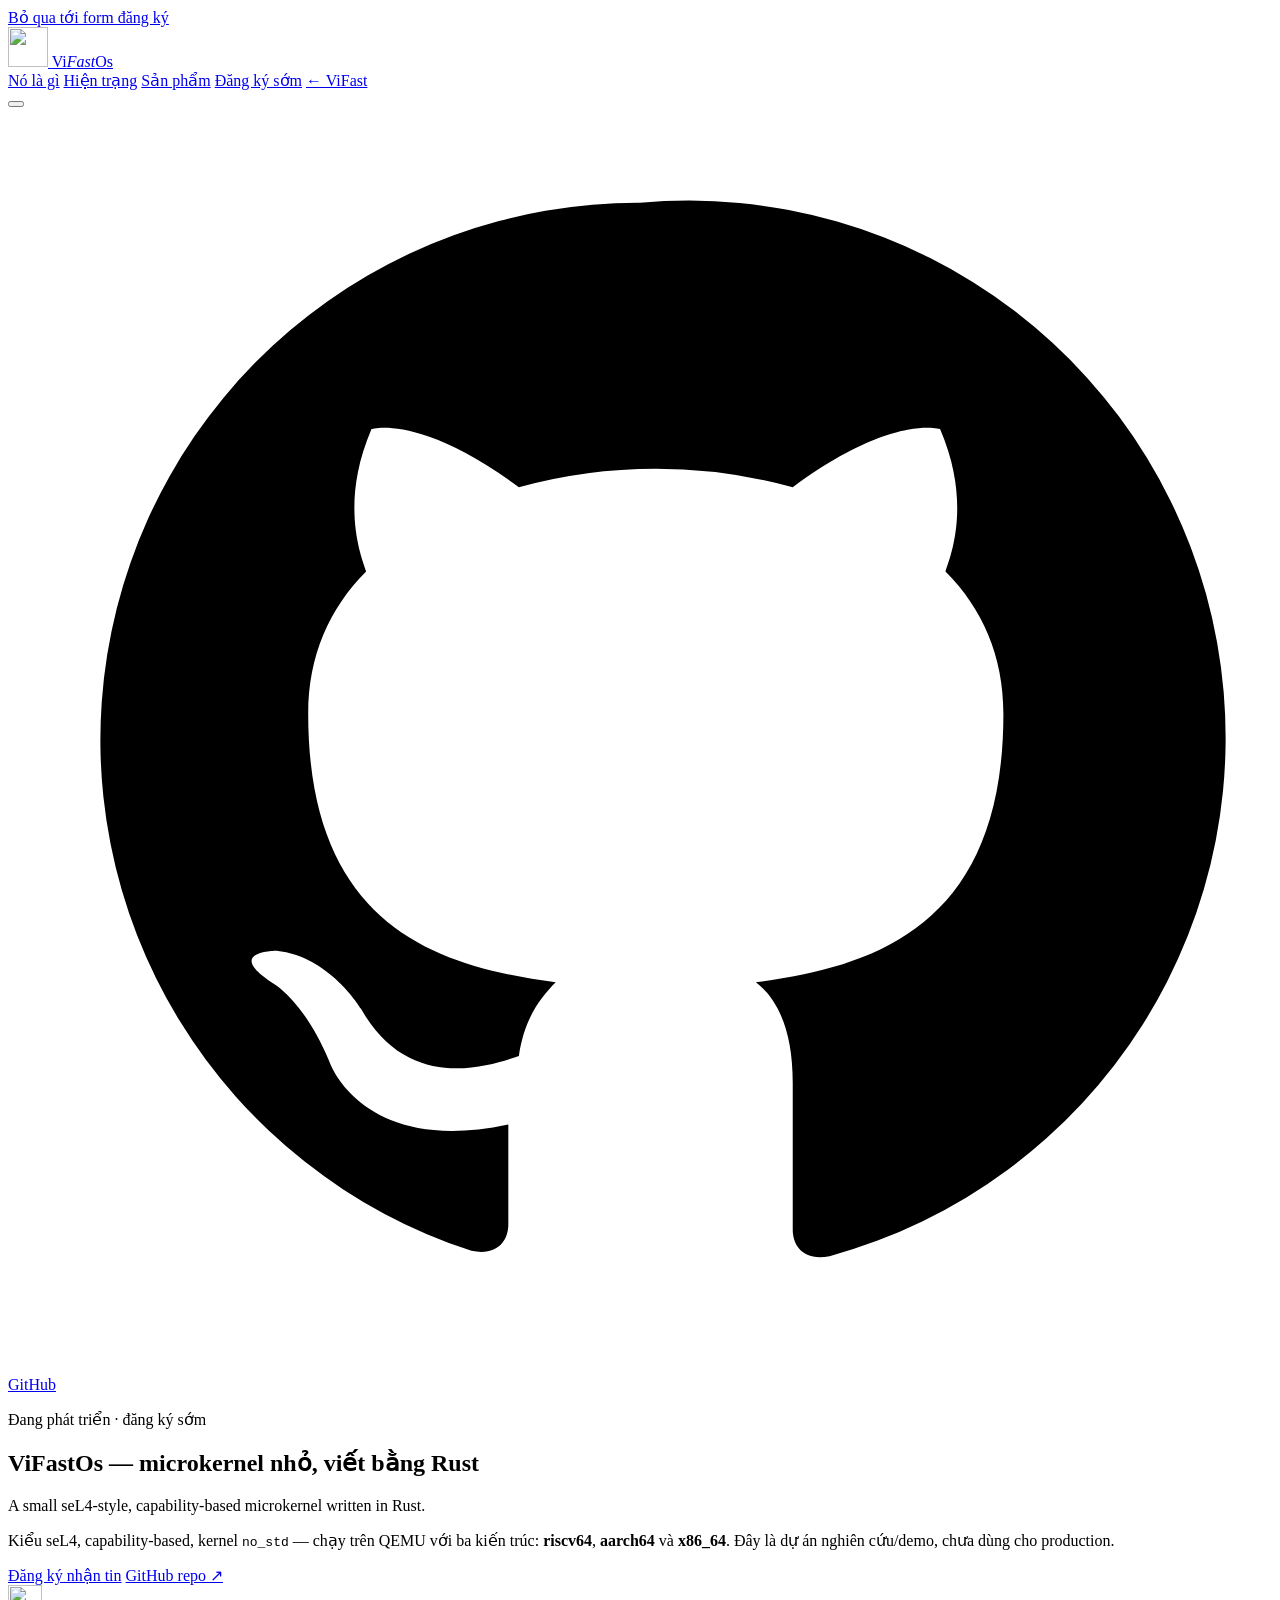
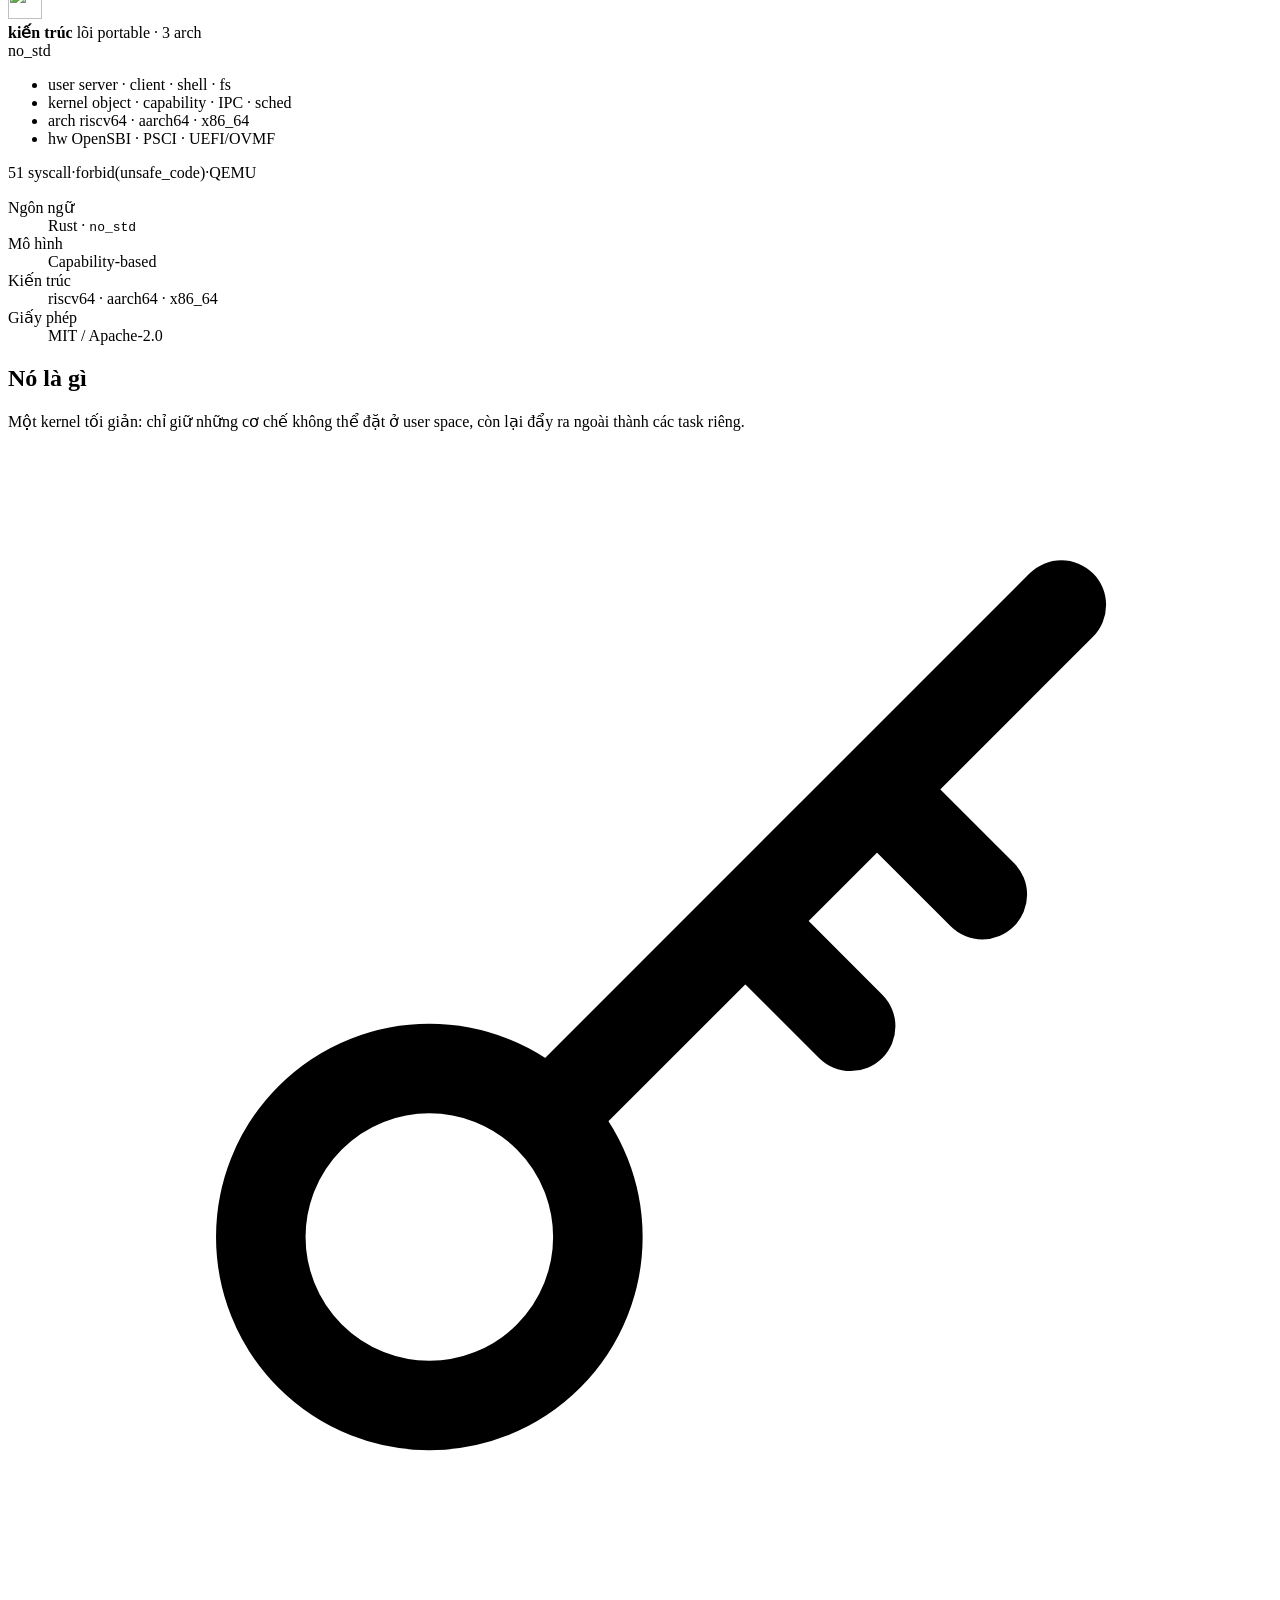
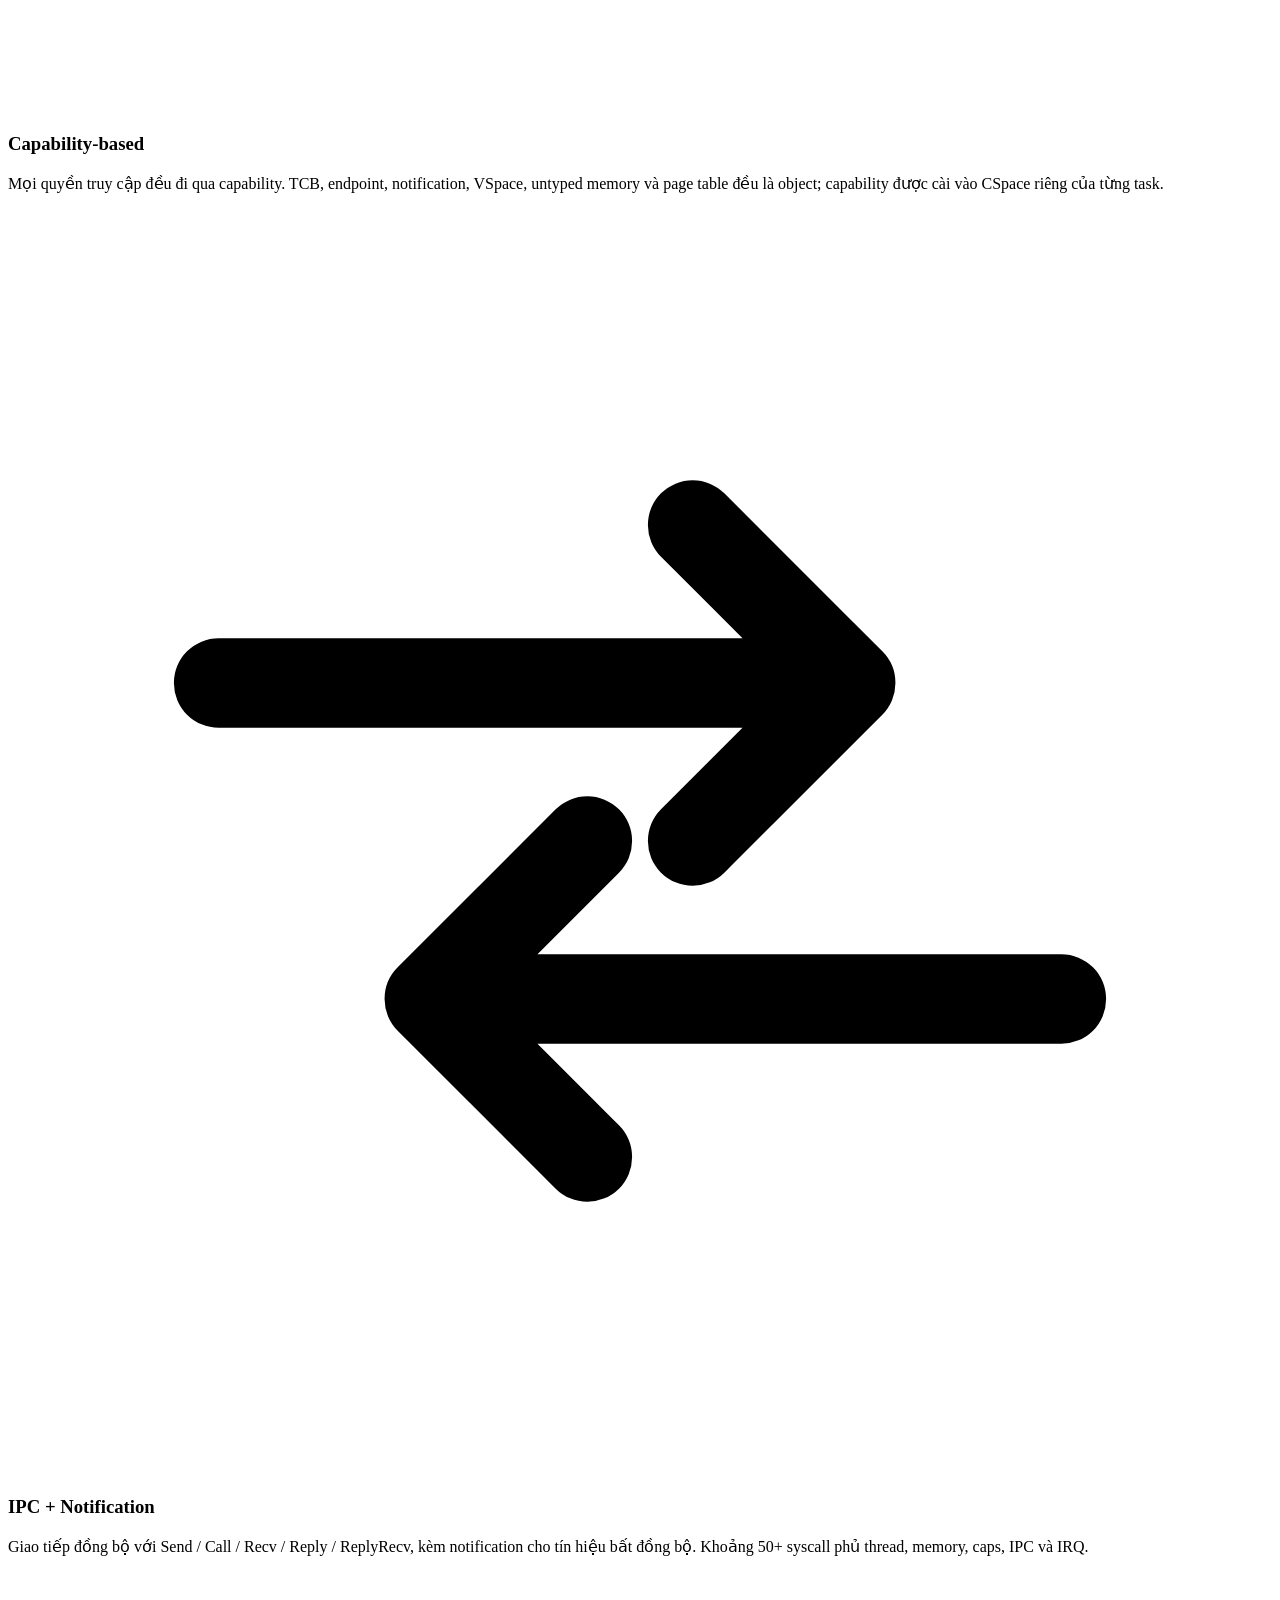
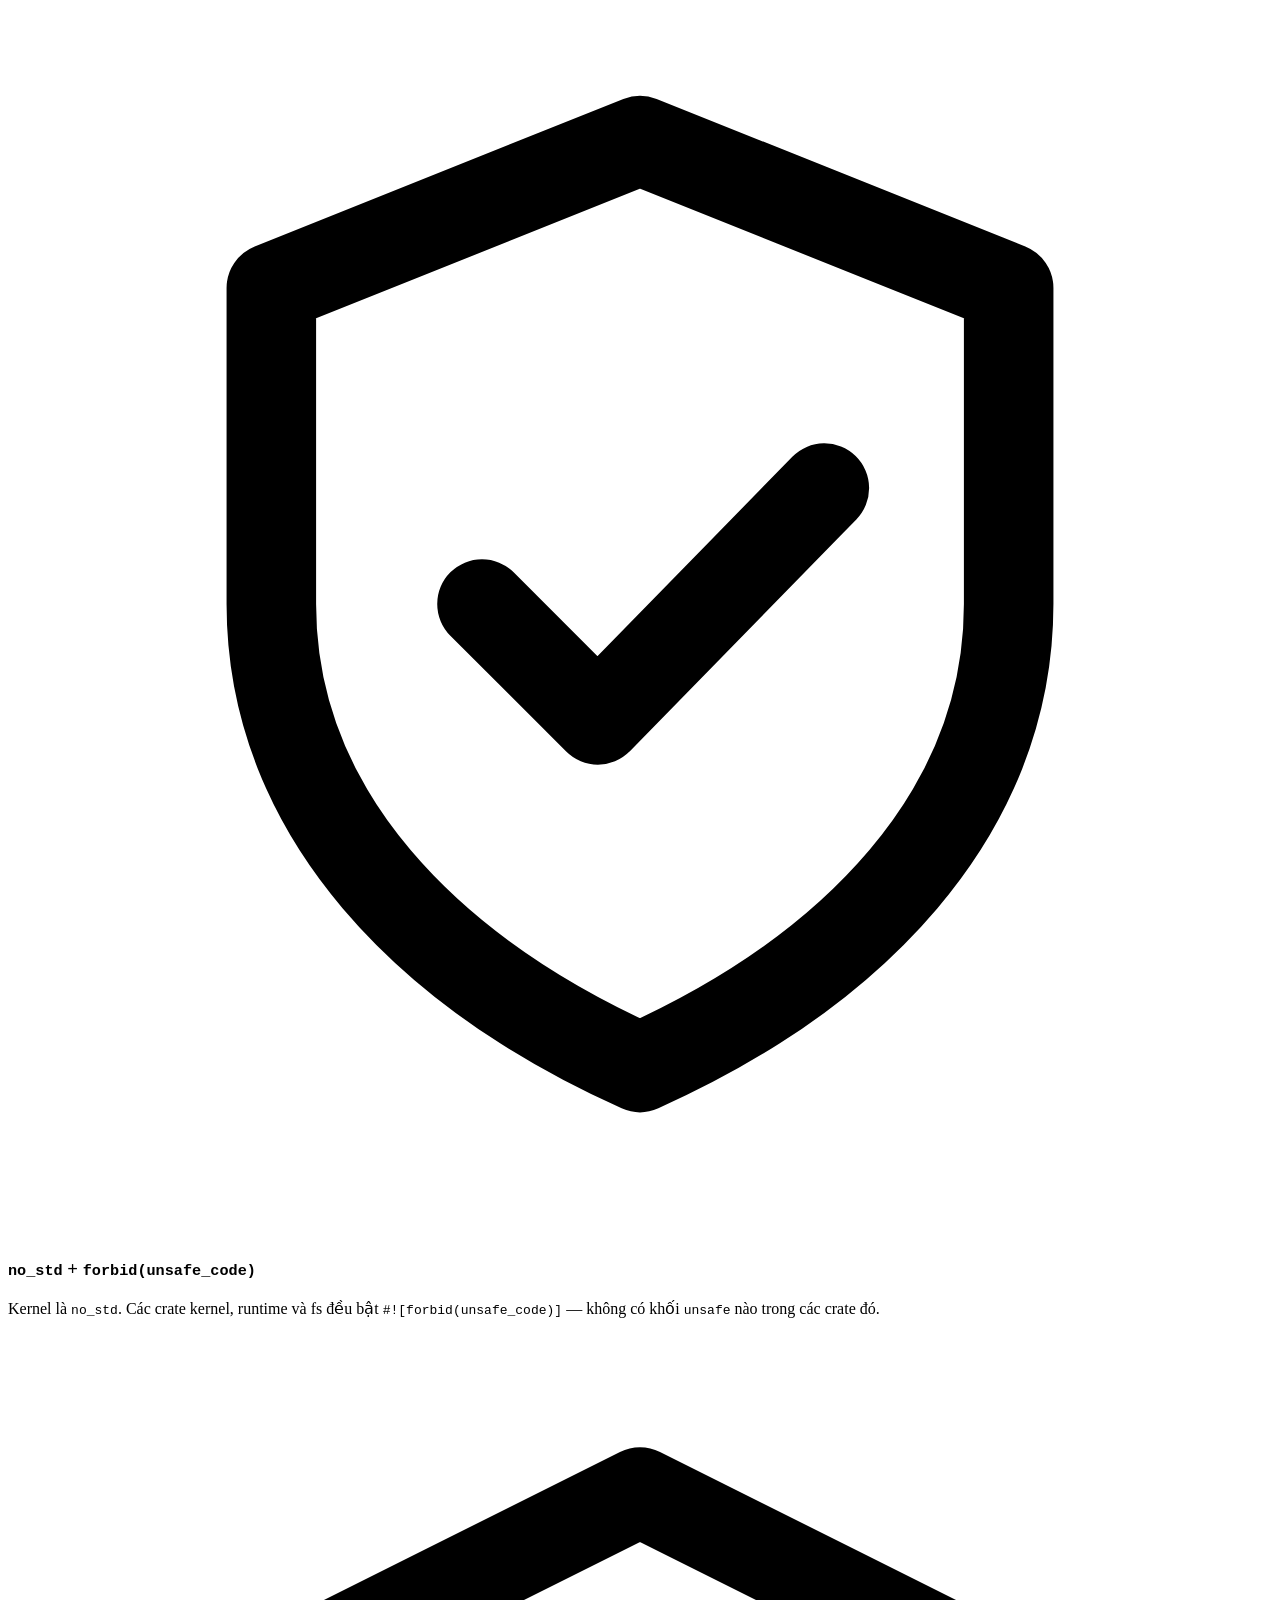
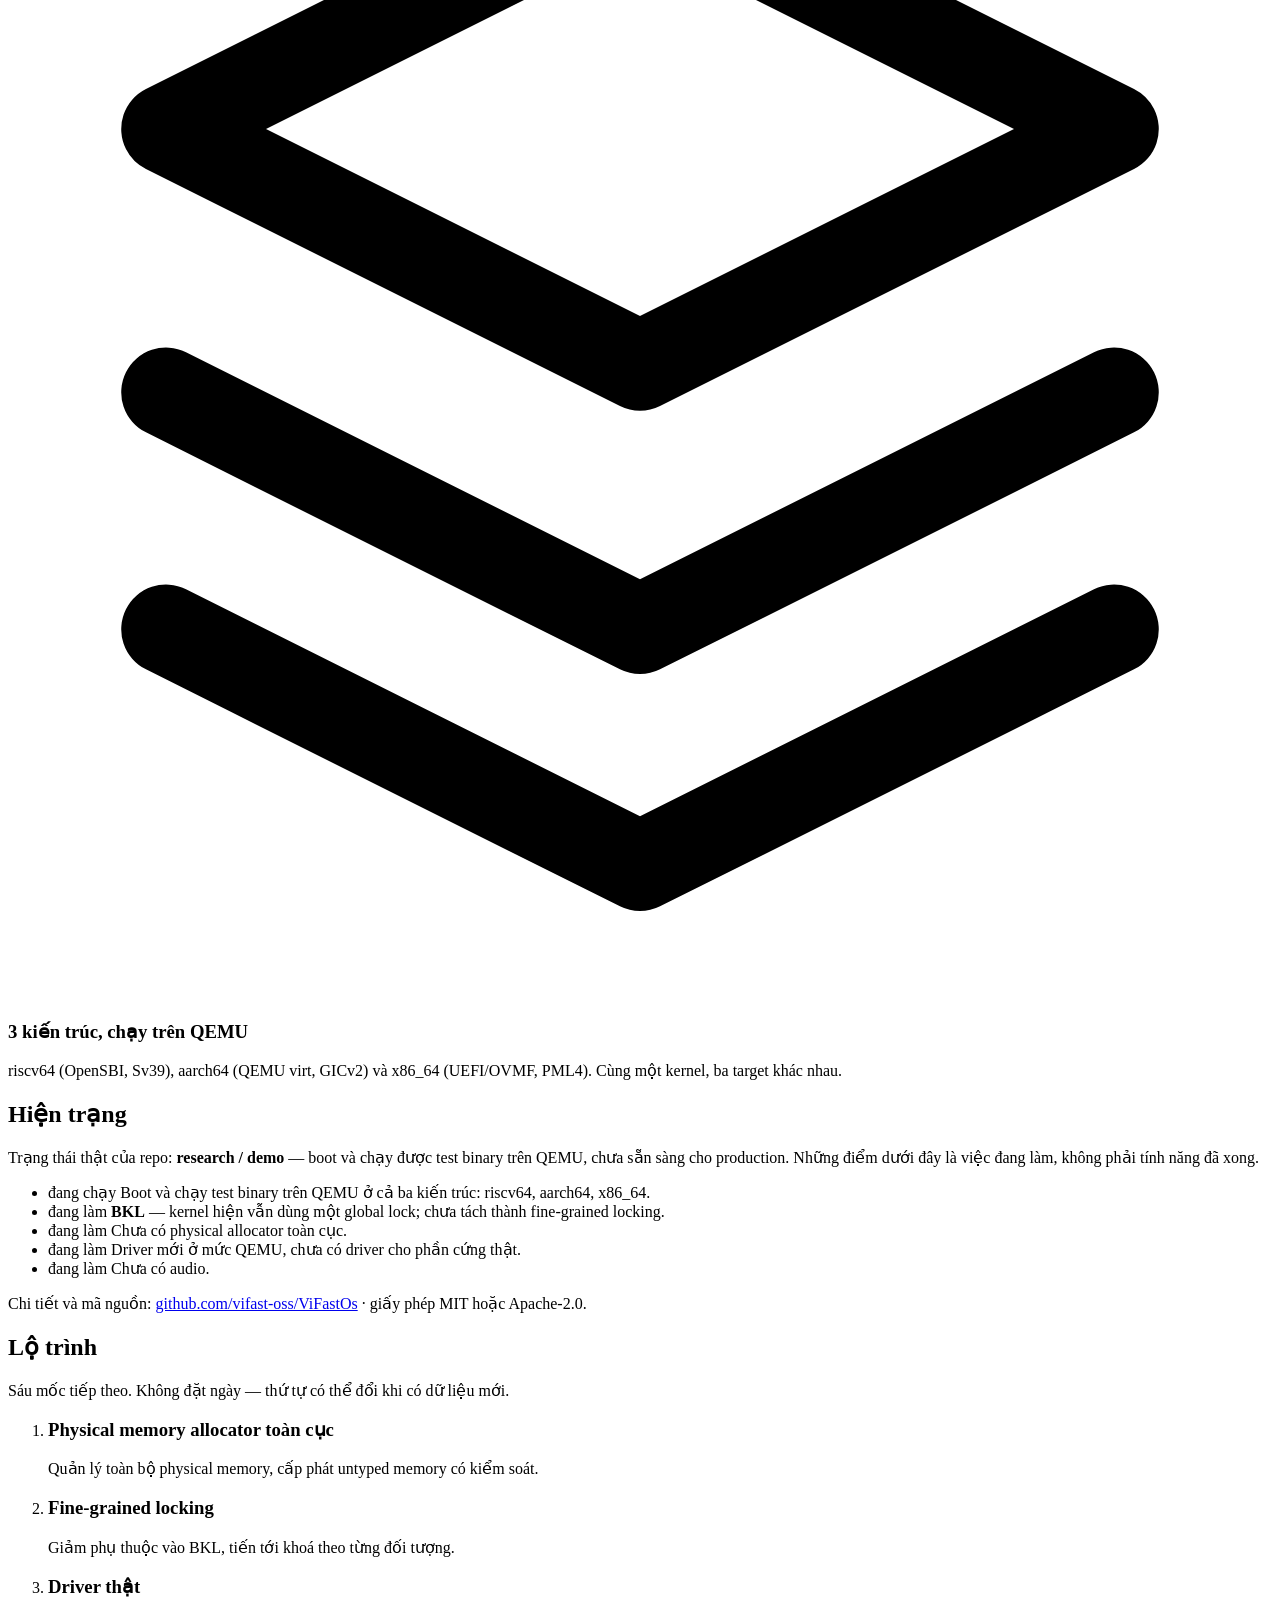
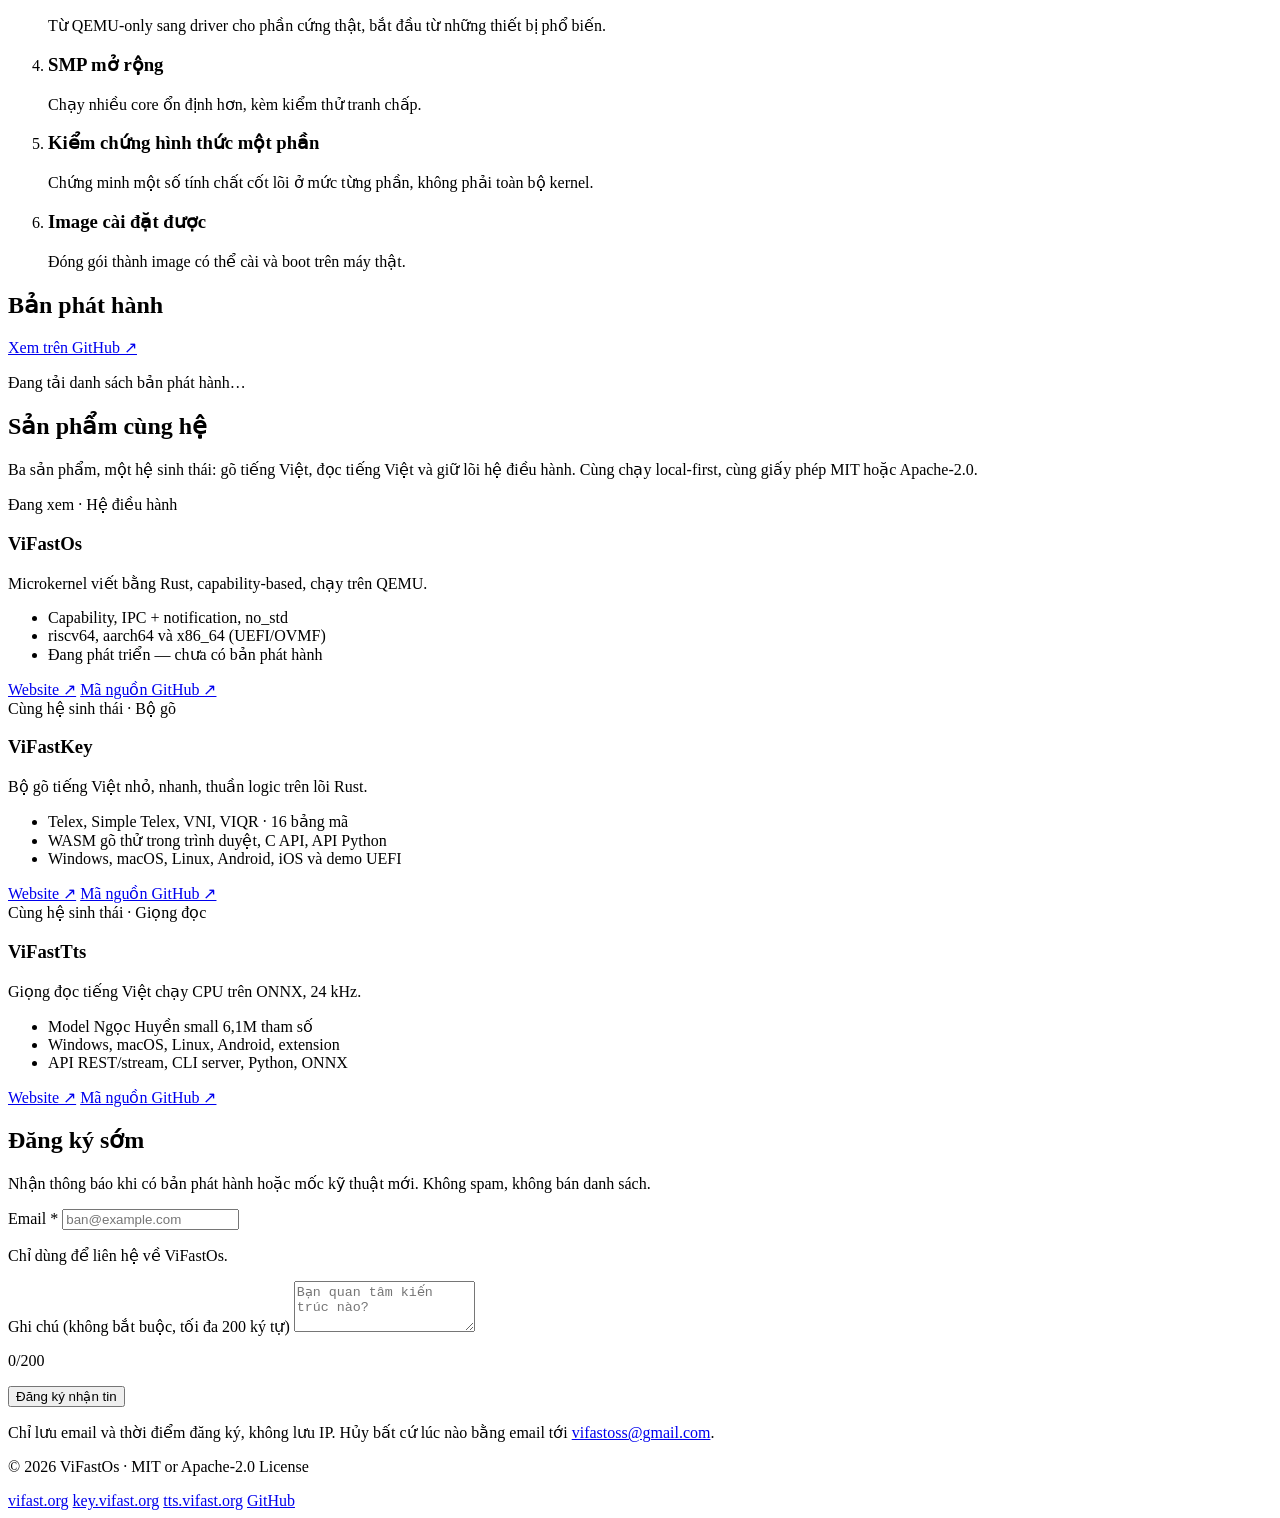
==== commit f0e2eb19: "web: dải giấy phép trên landing + admin portal sang MIT hoặc Apache-2.0 - static/index.html + static" ====
--- a/deploy/vifastos_web/static/index.html
+++ b/deploy/vifastos_web/static/index.html
@@ -25,7 +25,7 @@
   <meta name="twitter:title" content="ViFastOs — microkernel nhỏ, viết bằng Rust">
   <meta name="twitter:description" content="seL4-style, capability-based, no_std. Chạy trên QEMU với riscv64 / aarch64 / x86_64.">
   <meta name="twitter:image" content="https://os.vifast.org/static/brand/og-1200.png">
-  <link rel="stylesheet" href="/static/styles.css?v=20261108c">
+  <link rel="stylesheet" href="/static/styles.css?v=20261109a">
 </head>
 <body>
   <div class="topline" aria-hidden="true"></div>
@@ -108,7 +108,7 @@
           <div><dt>Ngôn ngữ</dt><dd>Rust · <code>no_std</code></dd></div>
           <div><dt>Mô hình</dt><dd>Capability-based</dd></div>
           <div><dt>Kiến trúc</dt><dd>riscv64 · aarch64 · x86_64</dd></div>
-          <div><dt>Giấy phép</dt><dd>MIT</dd></div>
+          <div><dt>Giấy phép</dt><dd>MIT / Apache-2.0</dd></div>
         </dl>
       </div>
     </section>
@@ -197,7 +197,7 @@
           Chi tiết và mã nguồn:
           <a href="https://github.com/vifast-oss/ViFastOs" target="_blank"
              rel="noopener noreferrer">github.com/vifast-oss/ViFastOs</a>
-          · giấy phép MIT.
+          · giấy phép MIT hoặc Apache-2.0.
         </p>
       </div>
     </section>
@@ -265,7 +265,7 @@
     <section class="section" id="san-pham">
       <div class="wrap">
         <h2>Sản phẩm cùng hệ</h2>
-        <p class="section-lead">Ba sản phẩm, một hệ sinh thái: gõ tiếng Việt, đọc tiếng Việt và giữ lõi hệ điều hành. Cùng chạy local-first, cùng giấy phép MIT.</p>
+        <p class="section-lead">Ba sản phẩm, một hệ sinh thái: gõ tiếng Việt, đọc tiếng Việt và giữ lõi hệ điều hành. Cùng chạy local-first, cùng giấy phép MIT hoặc Apache-2.0.</p>
         <div class="prod-grid">
           <article class="prod-card current">
             <span class="prod-tag">Đang xem · Hệ điều hành</span>
@@ -360,7 +360,7 @@
   <!-- 7. Footer -->
   <footer class="site-footer">
     <div class="wrap footer-inner">
-      <p class="footer-copy">© 2026 ViFastOs · MIT License</p>
+      <p class="footer-copy">© 2026 ViFastOs · MIT or Apache-2.0 License</p>
       <nav class="footer-nav" aria-label="Liên kết">
         <a href="https://vifast.org" rel="noopener noreferrer" target="_blank">vifast.org</a>
         <a href="https://key.vifast.org" rel="noopener noreferrer" target="_blank">key.vifast.org</a>
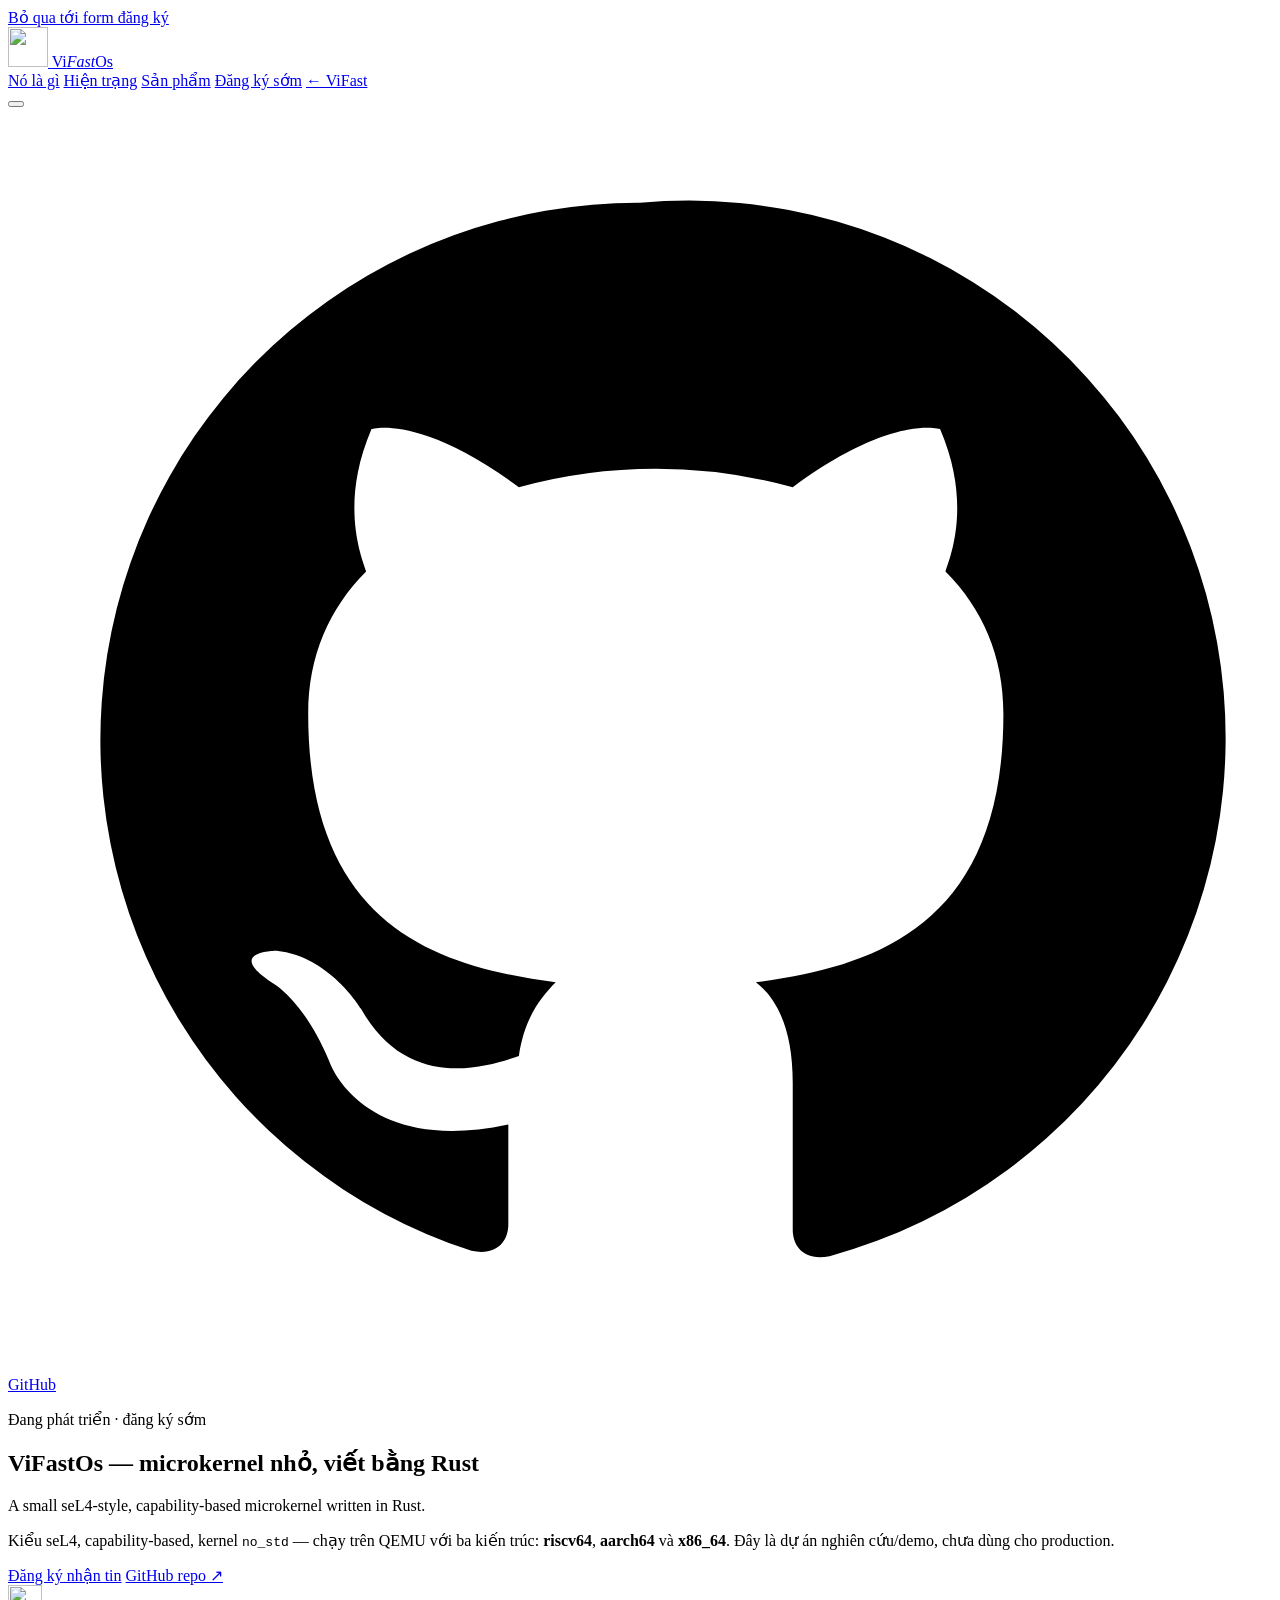
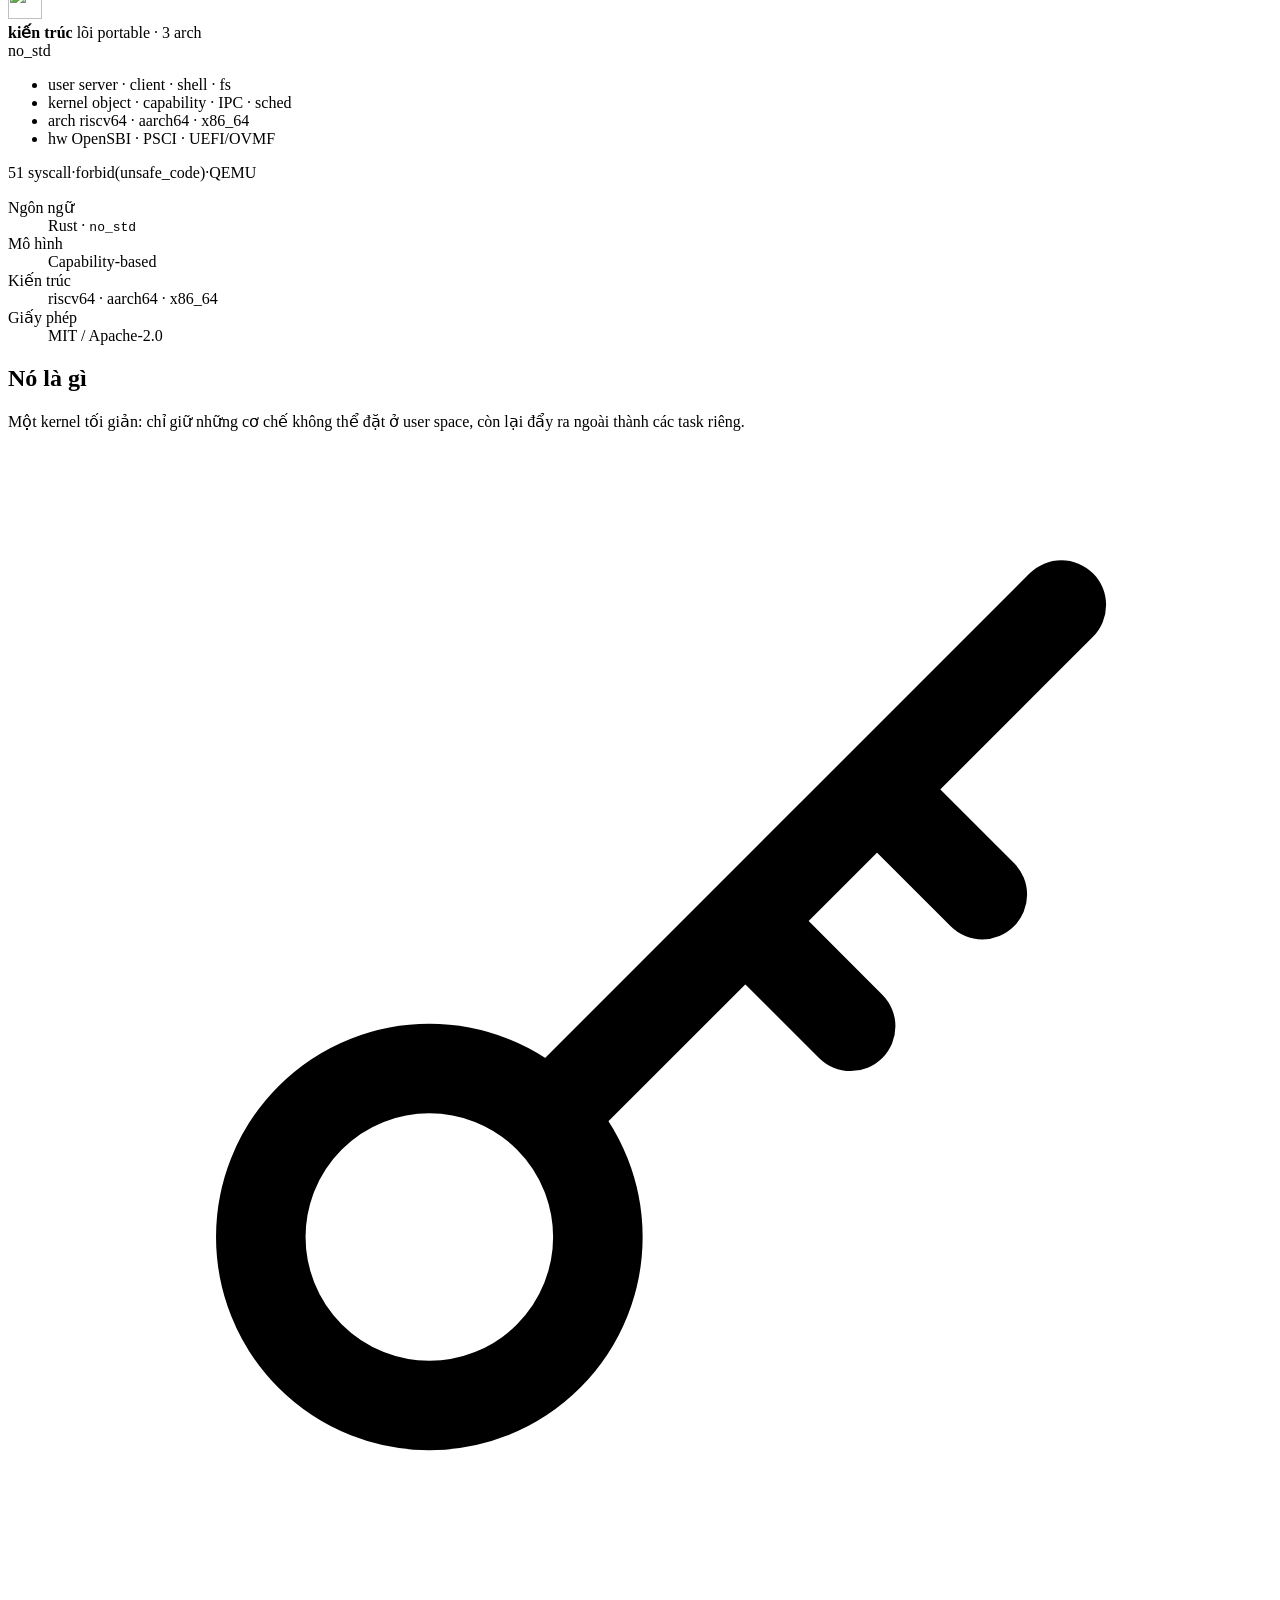
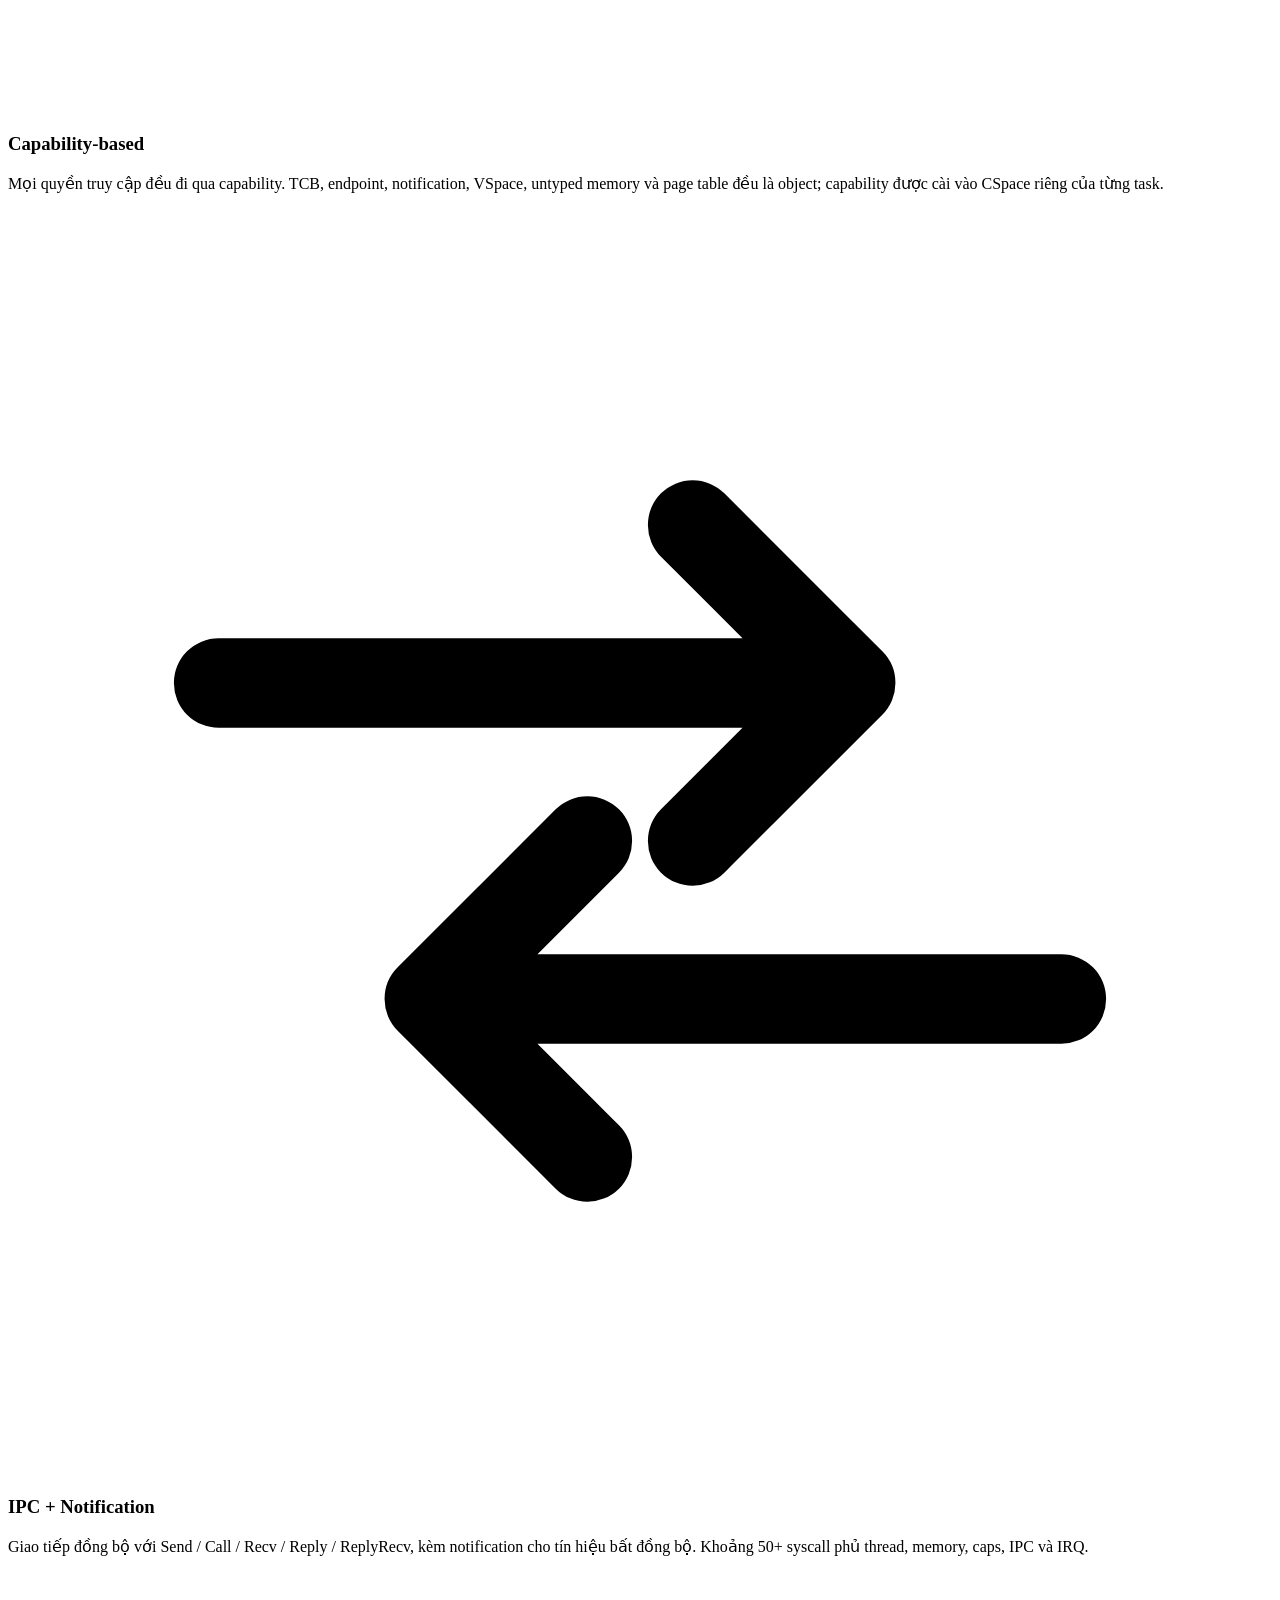
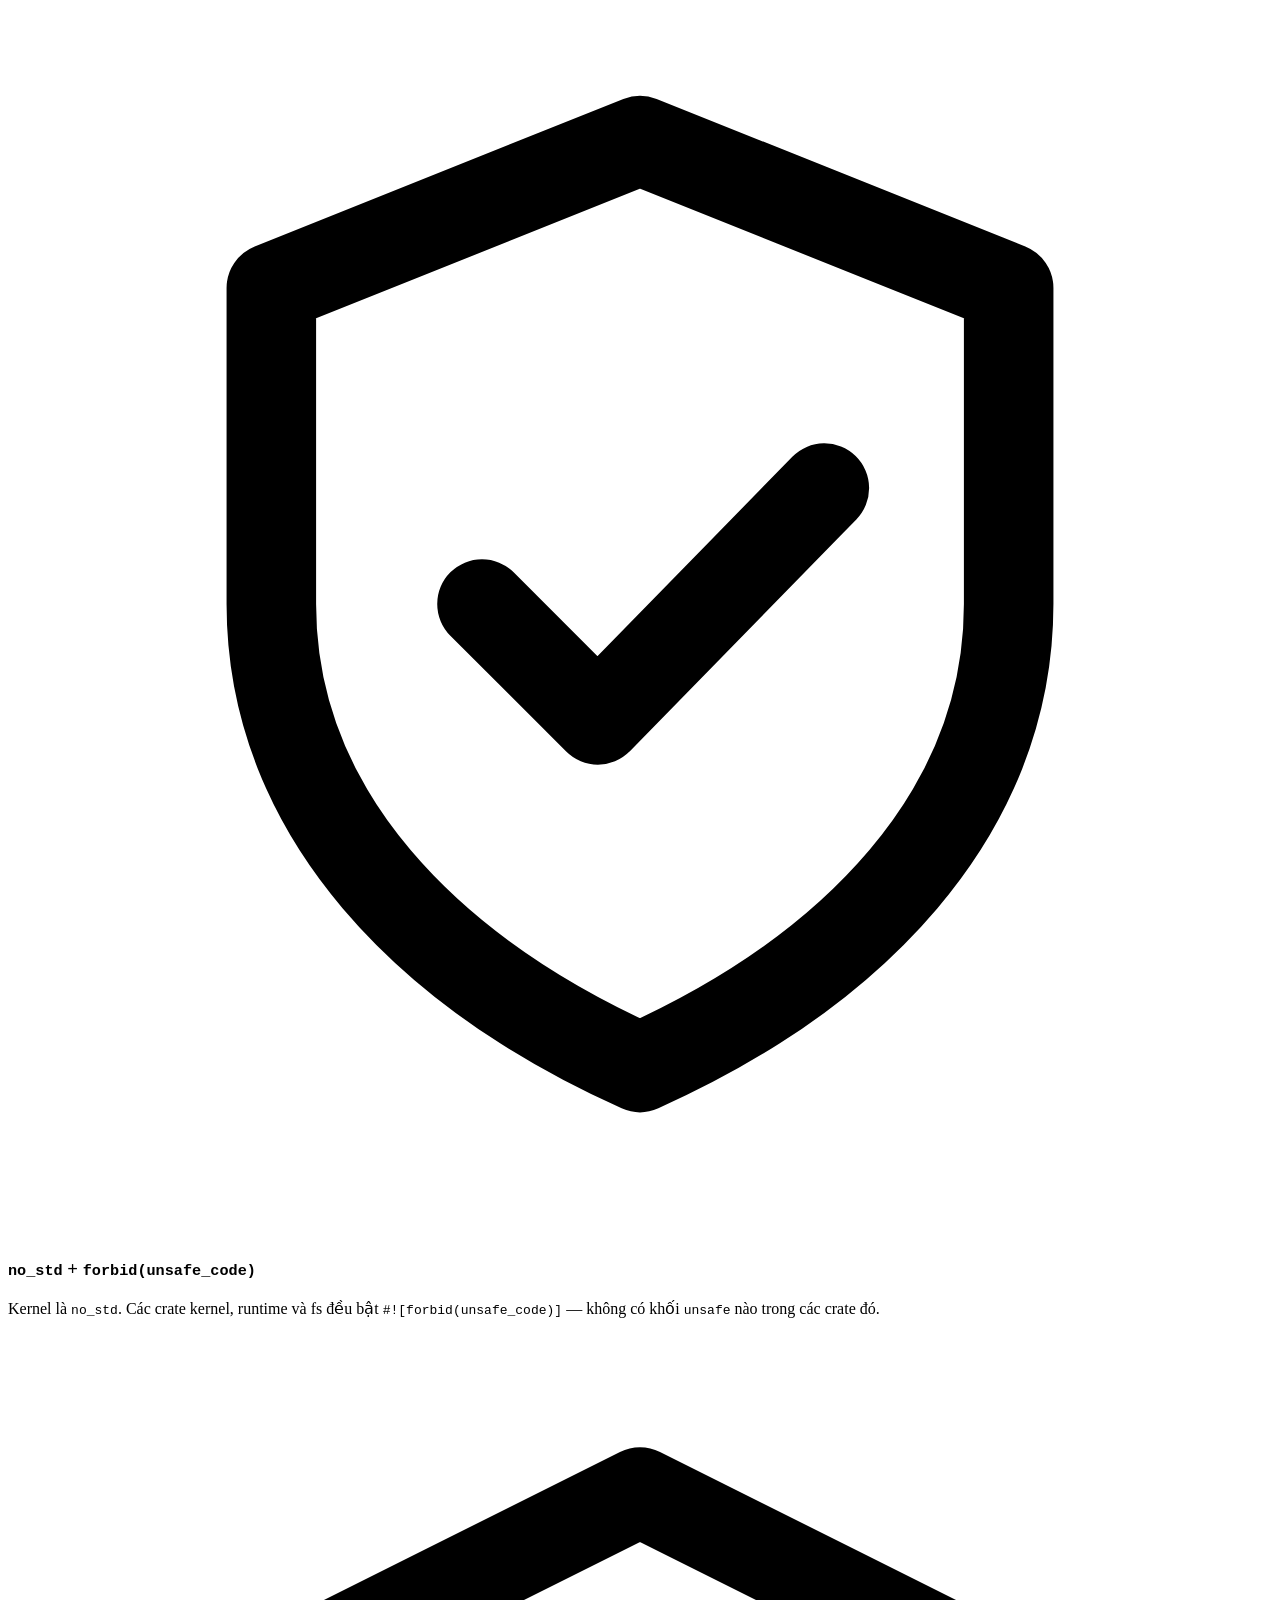
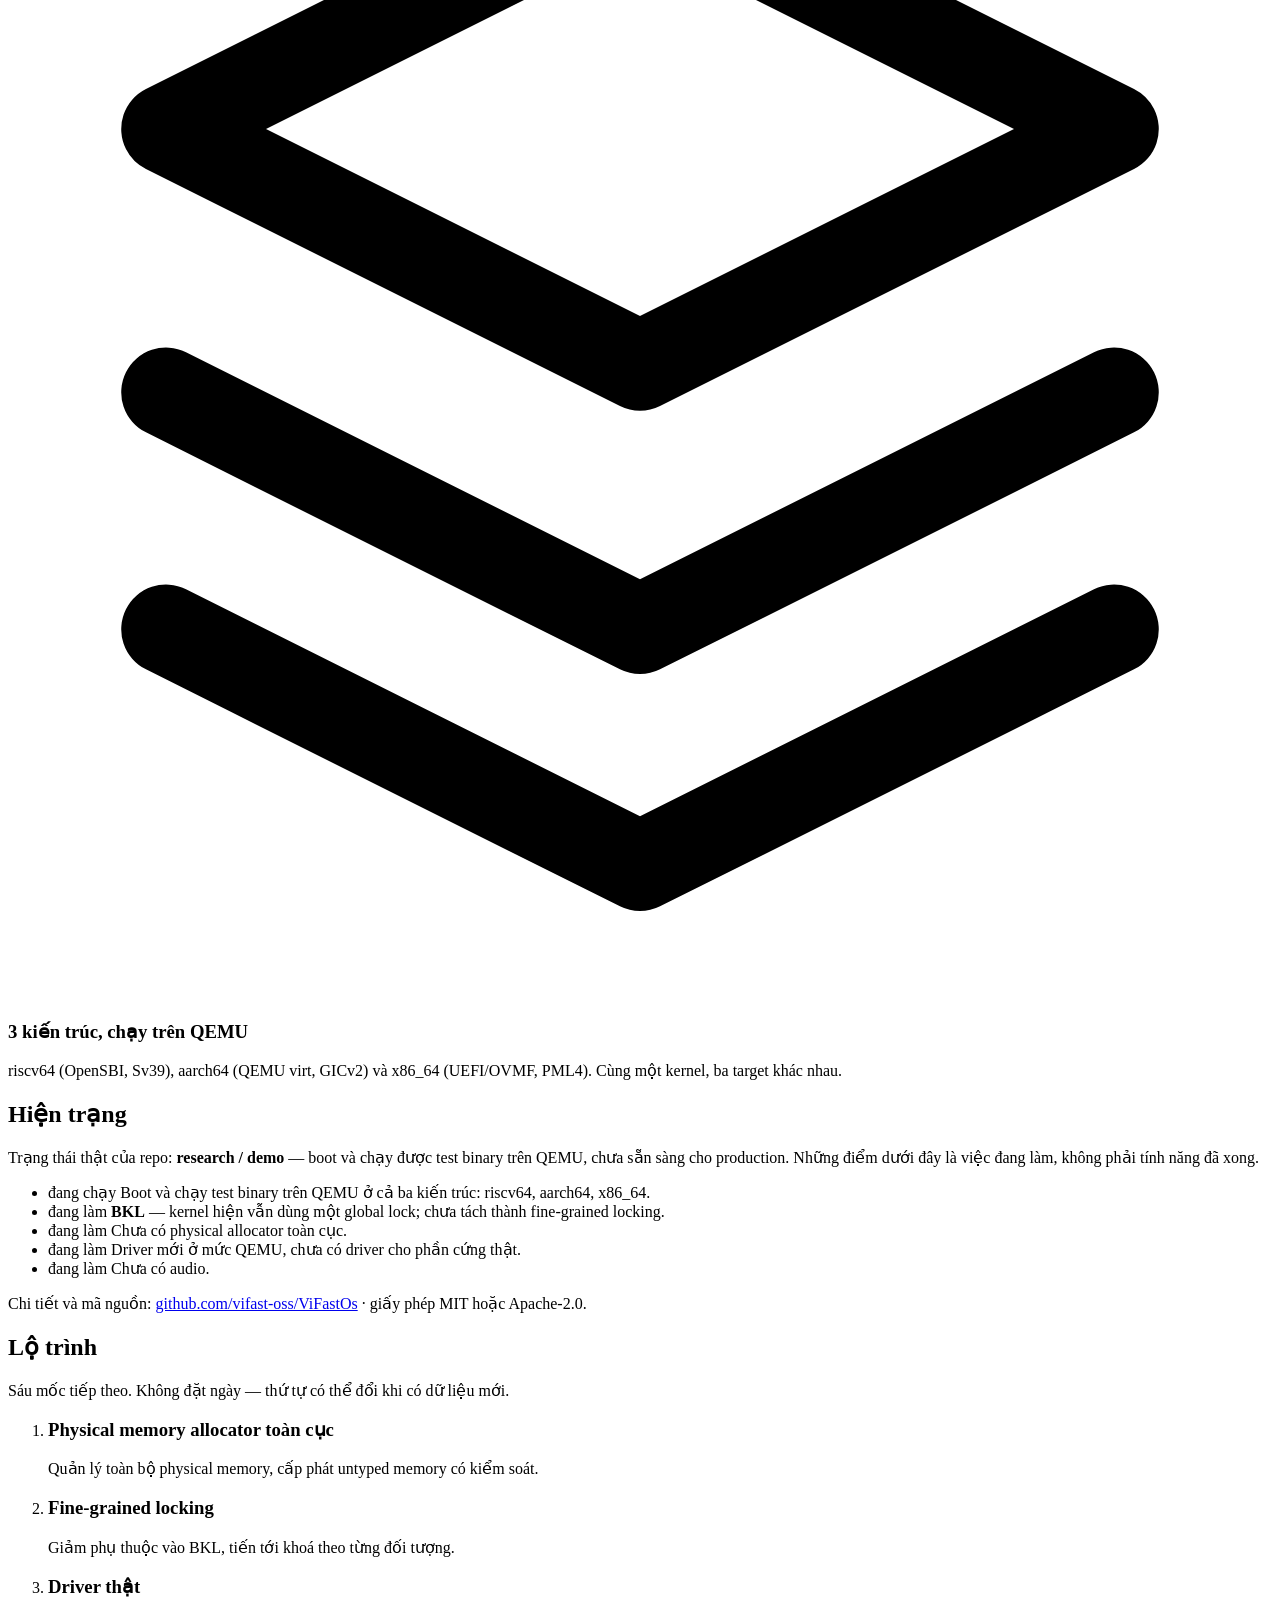
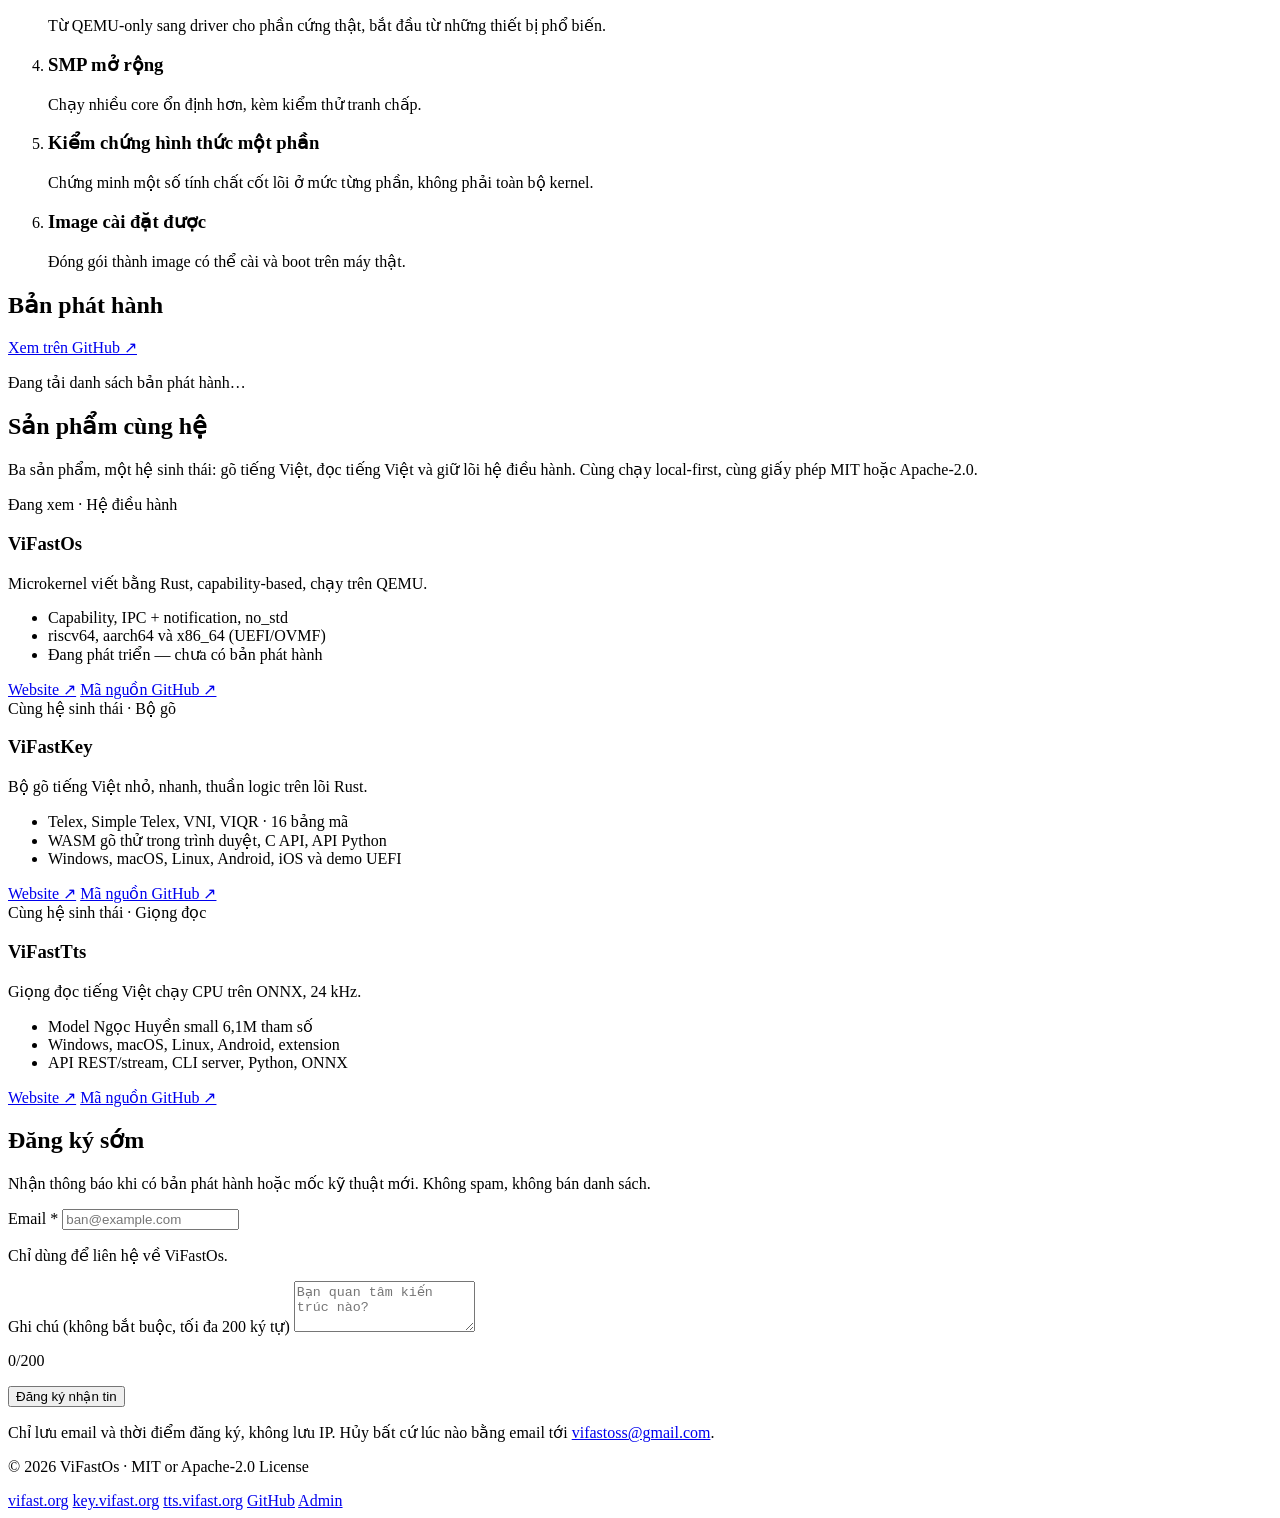
==== commit bd3306f1: "r242b docs: dong bo bang so test host sau khi them test hoi quy ipc - gen-test-counts: 213 -> 214 te" ====
--- a/deploy/vifastos_web/static/index.html
+++ b/deploy/vifastos_web/static/index.html
@@ -366,6 +366,7 @@
         <a href="https://key.vifast.org" rel="noopener noreferrer" target="_blank">key.vifast.org</a>
         <a href="https://tts.vifast.org" rel="noopener noreferrer" target="_blank">tts.vifast.org</a>
         <a href="https://github.com/vifast-oss/ViFastOs" target="_blank" rel="noopener noreferrer">GitHub</a>
+        <a href="/admin" rel="noopener noreferrer" target="_blank">Admin</a>
       </nav>
     </div>
   </footer>
